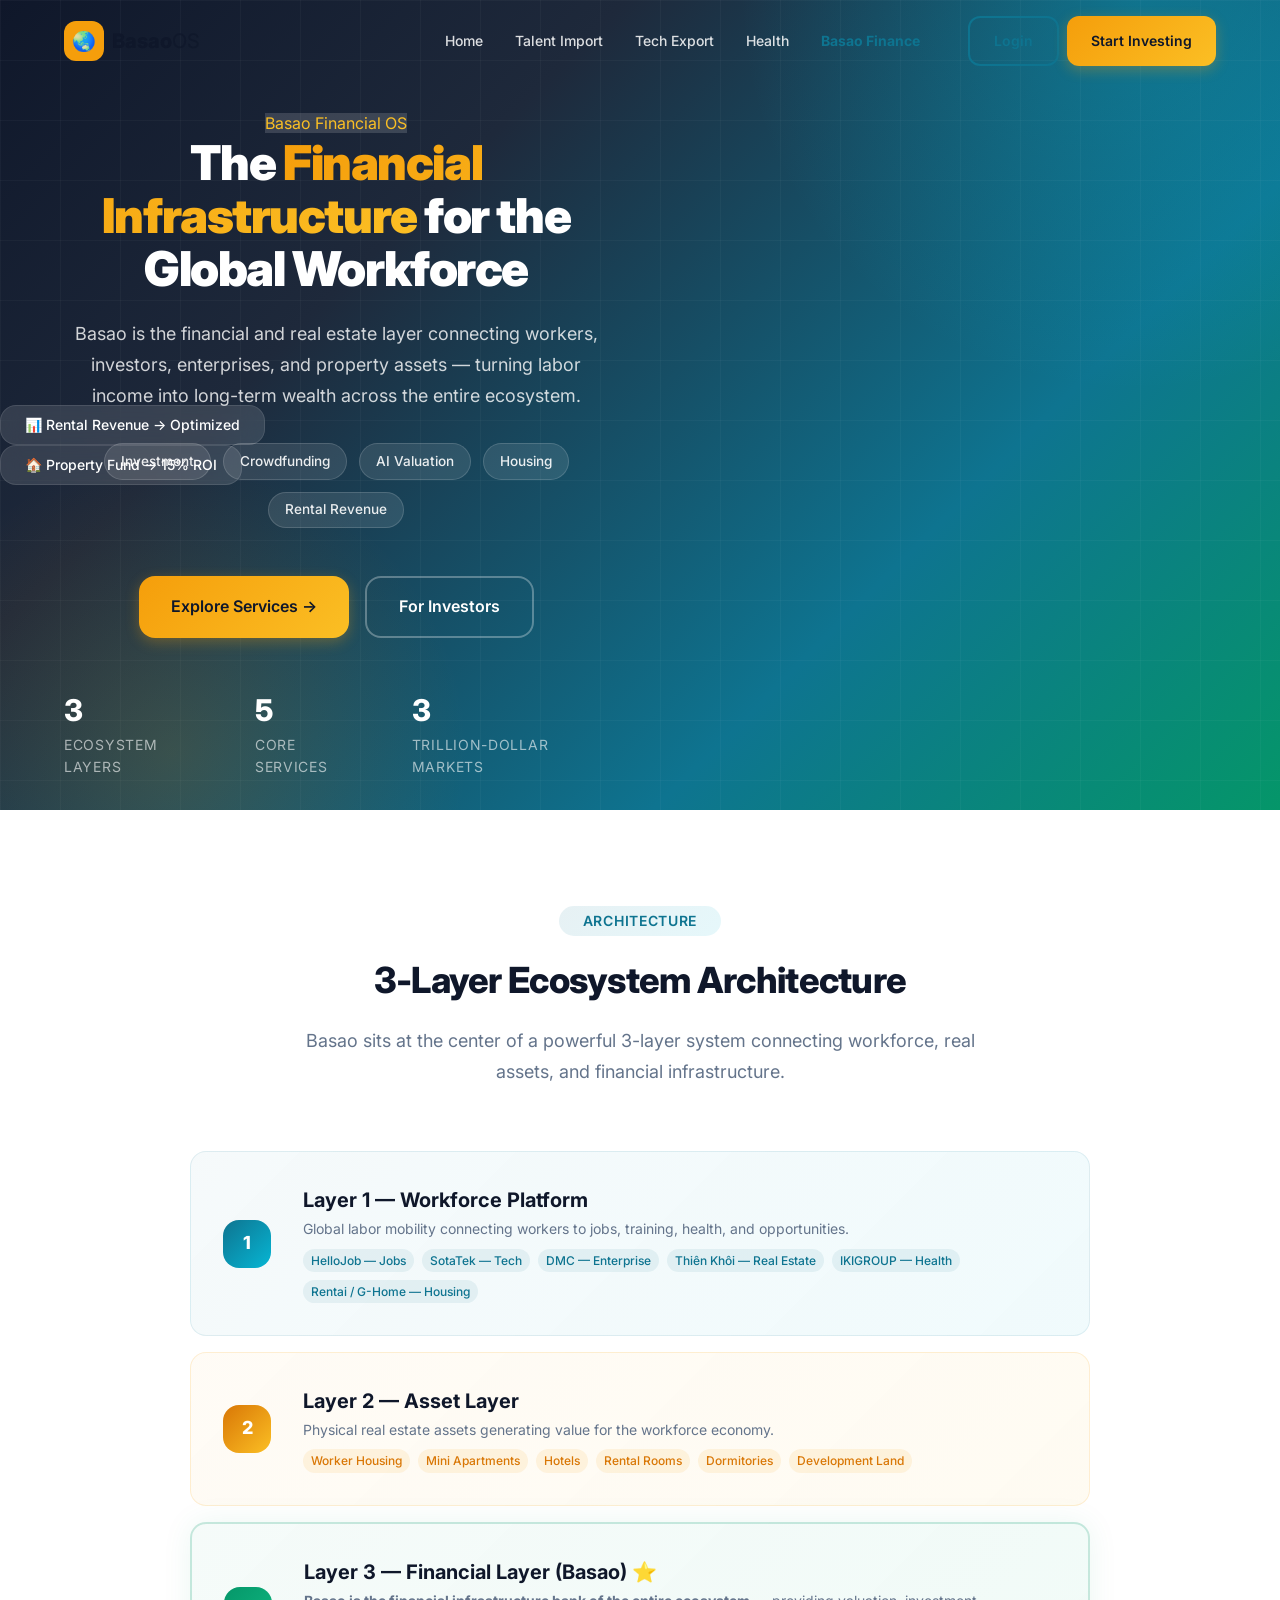
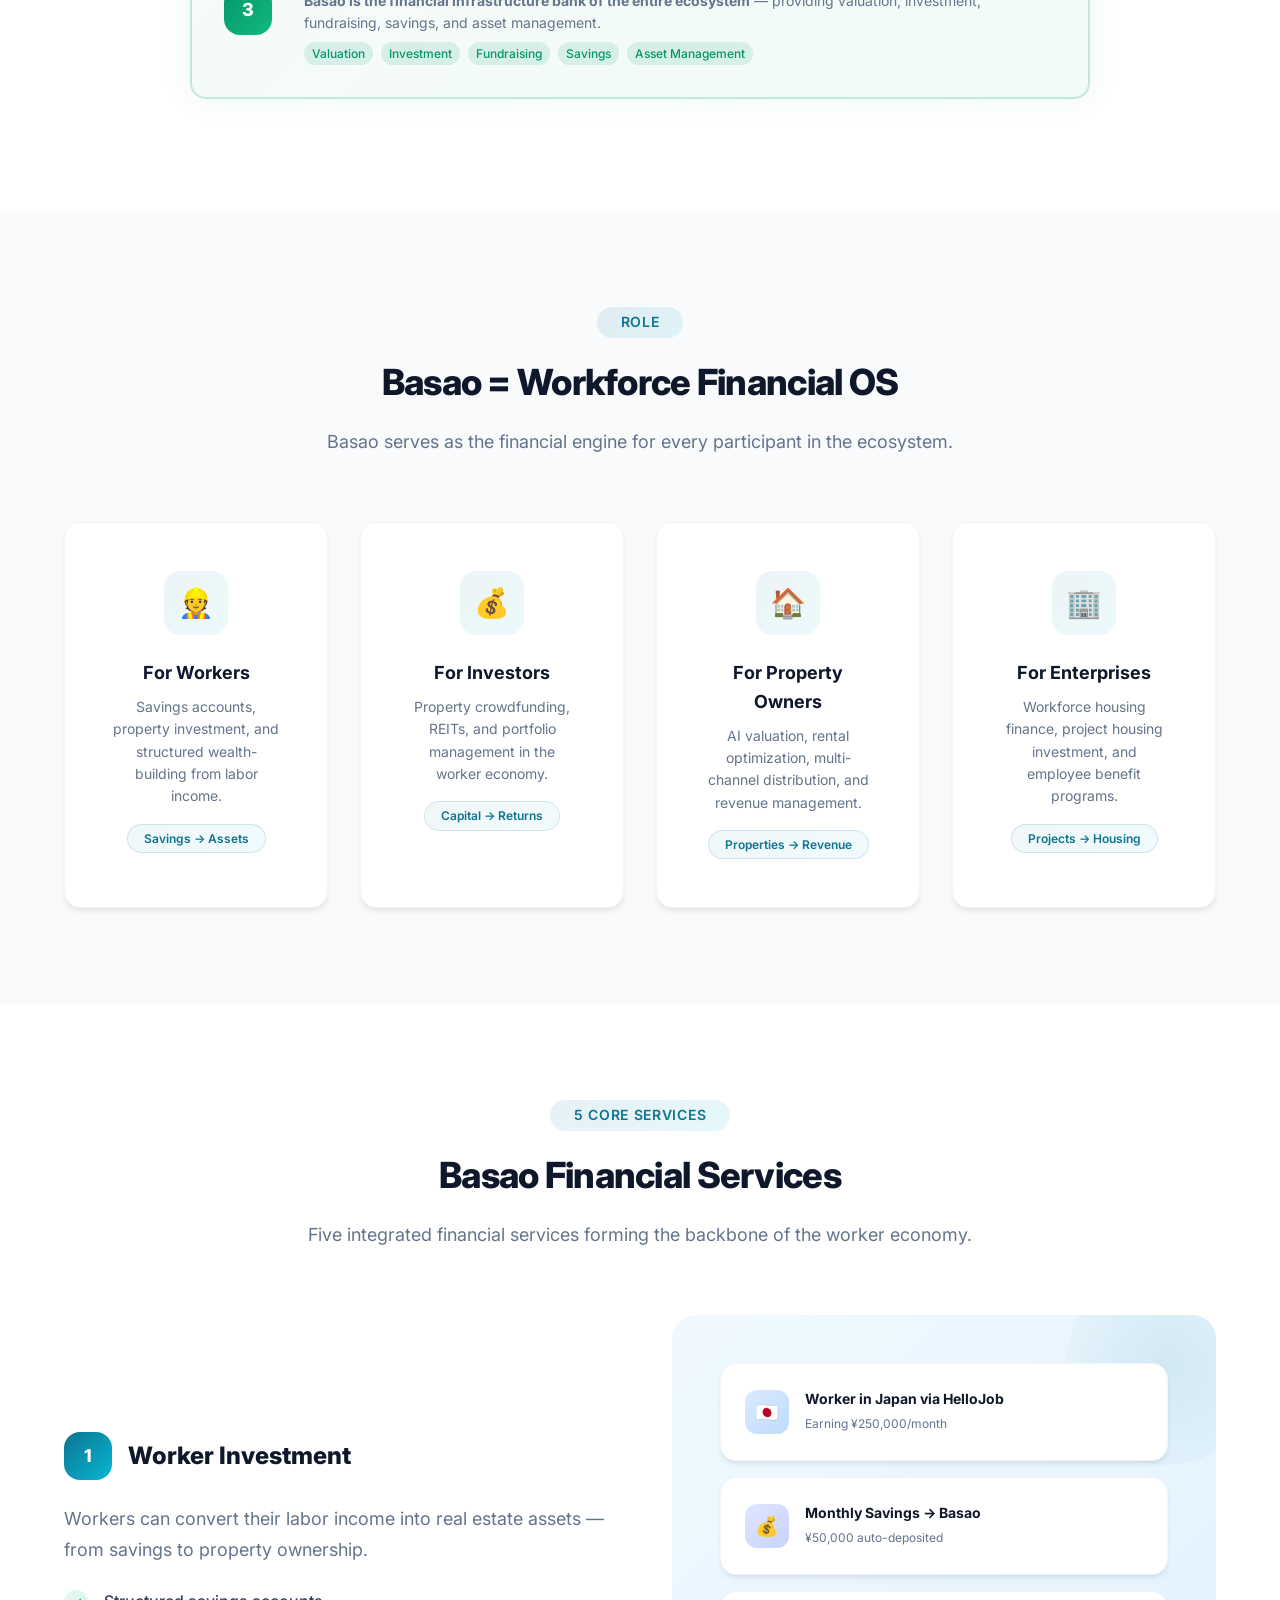
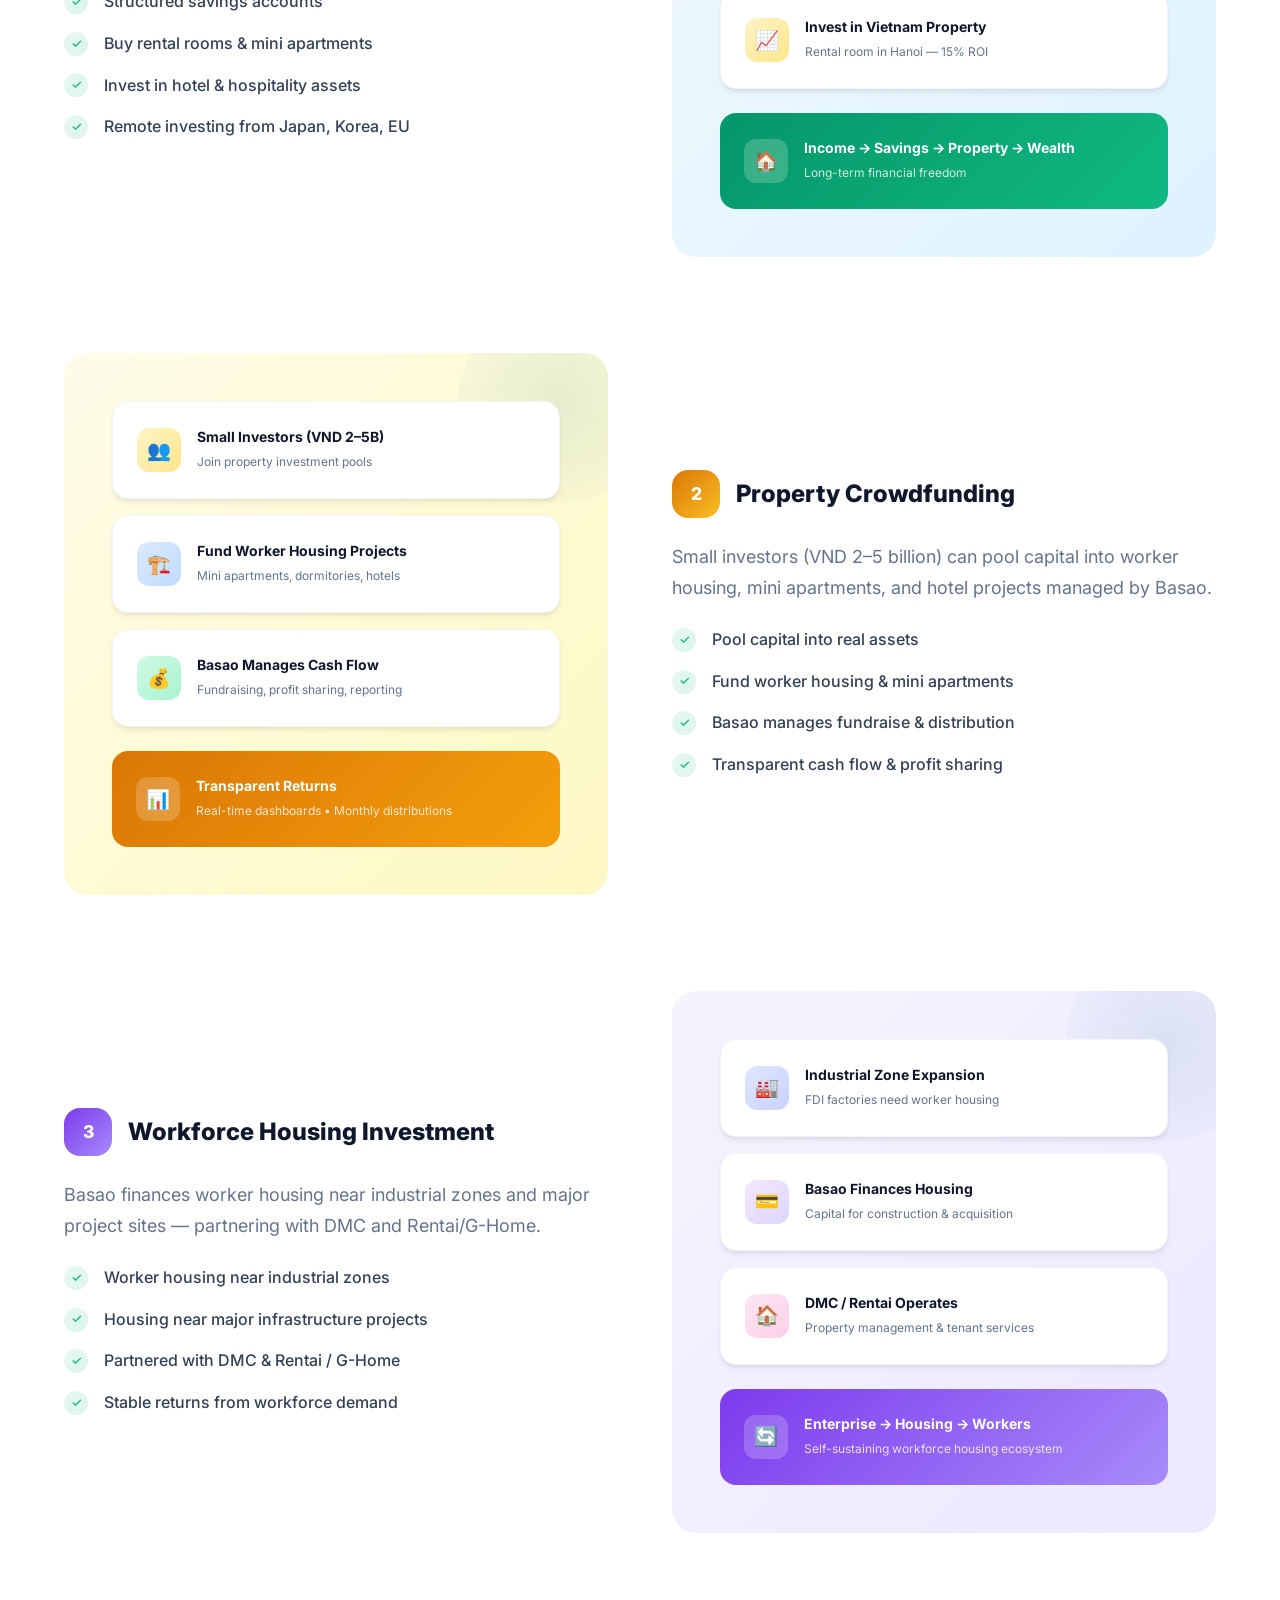
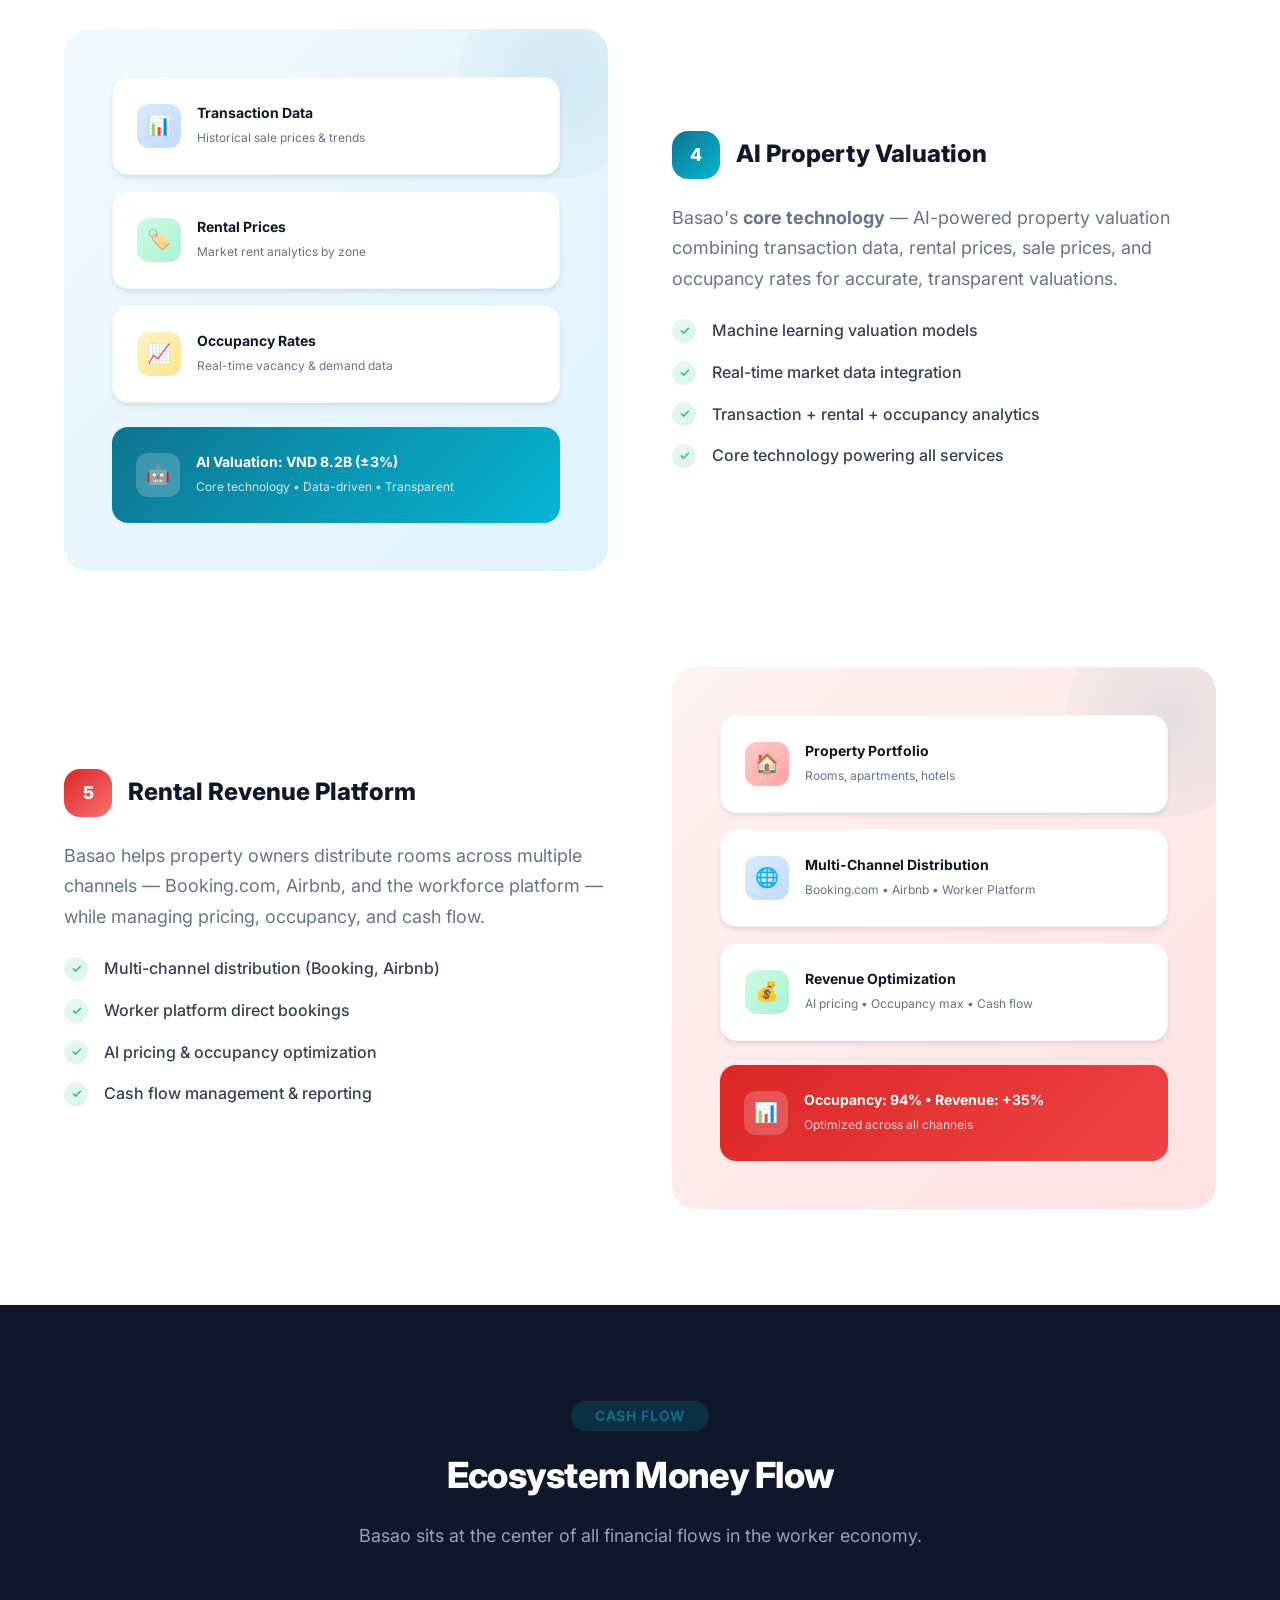
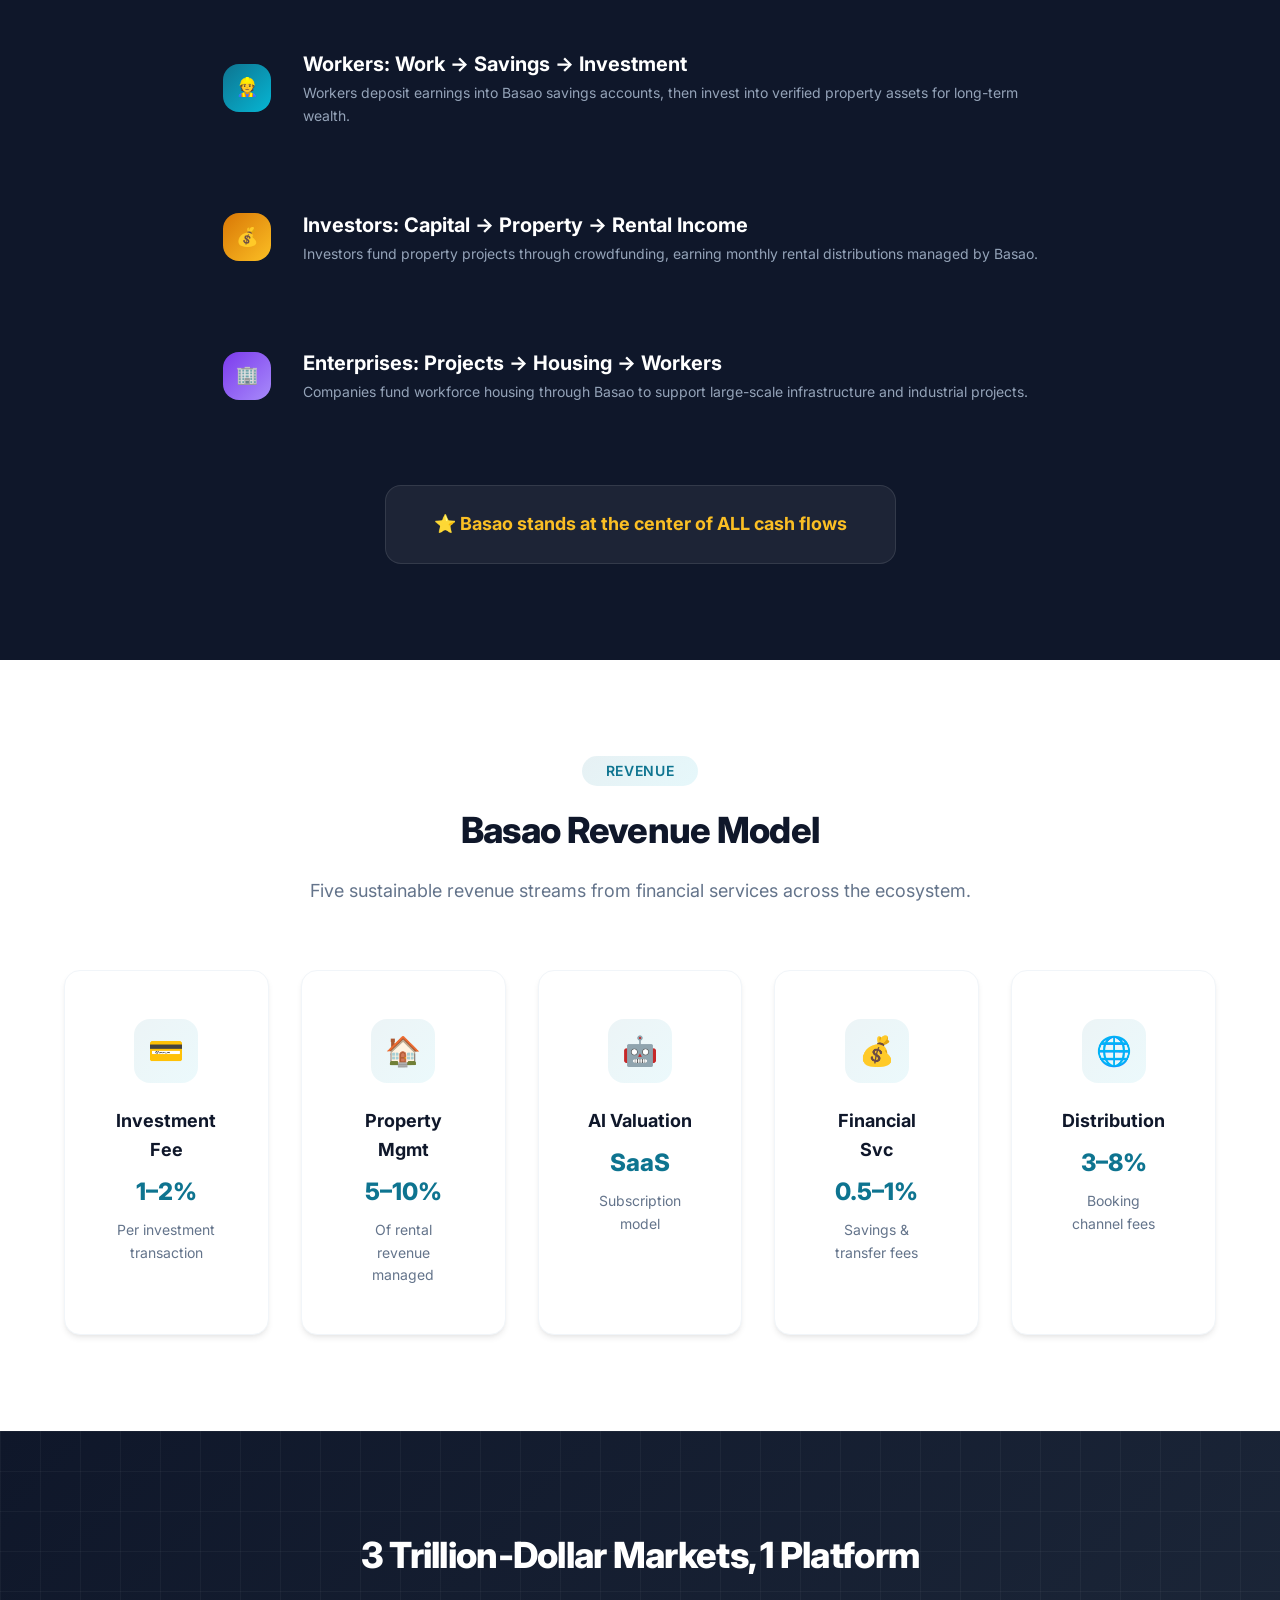
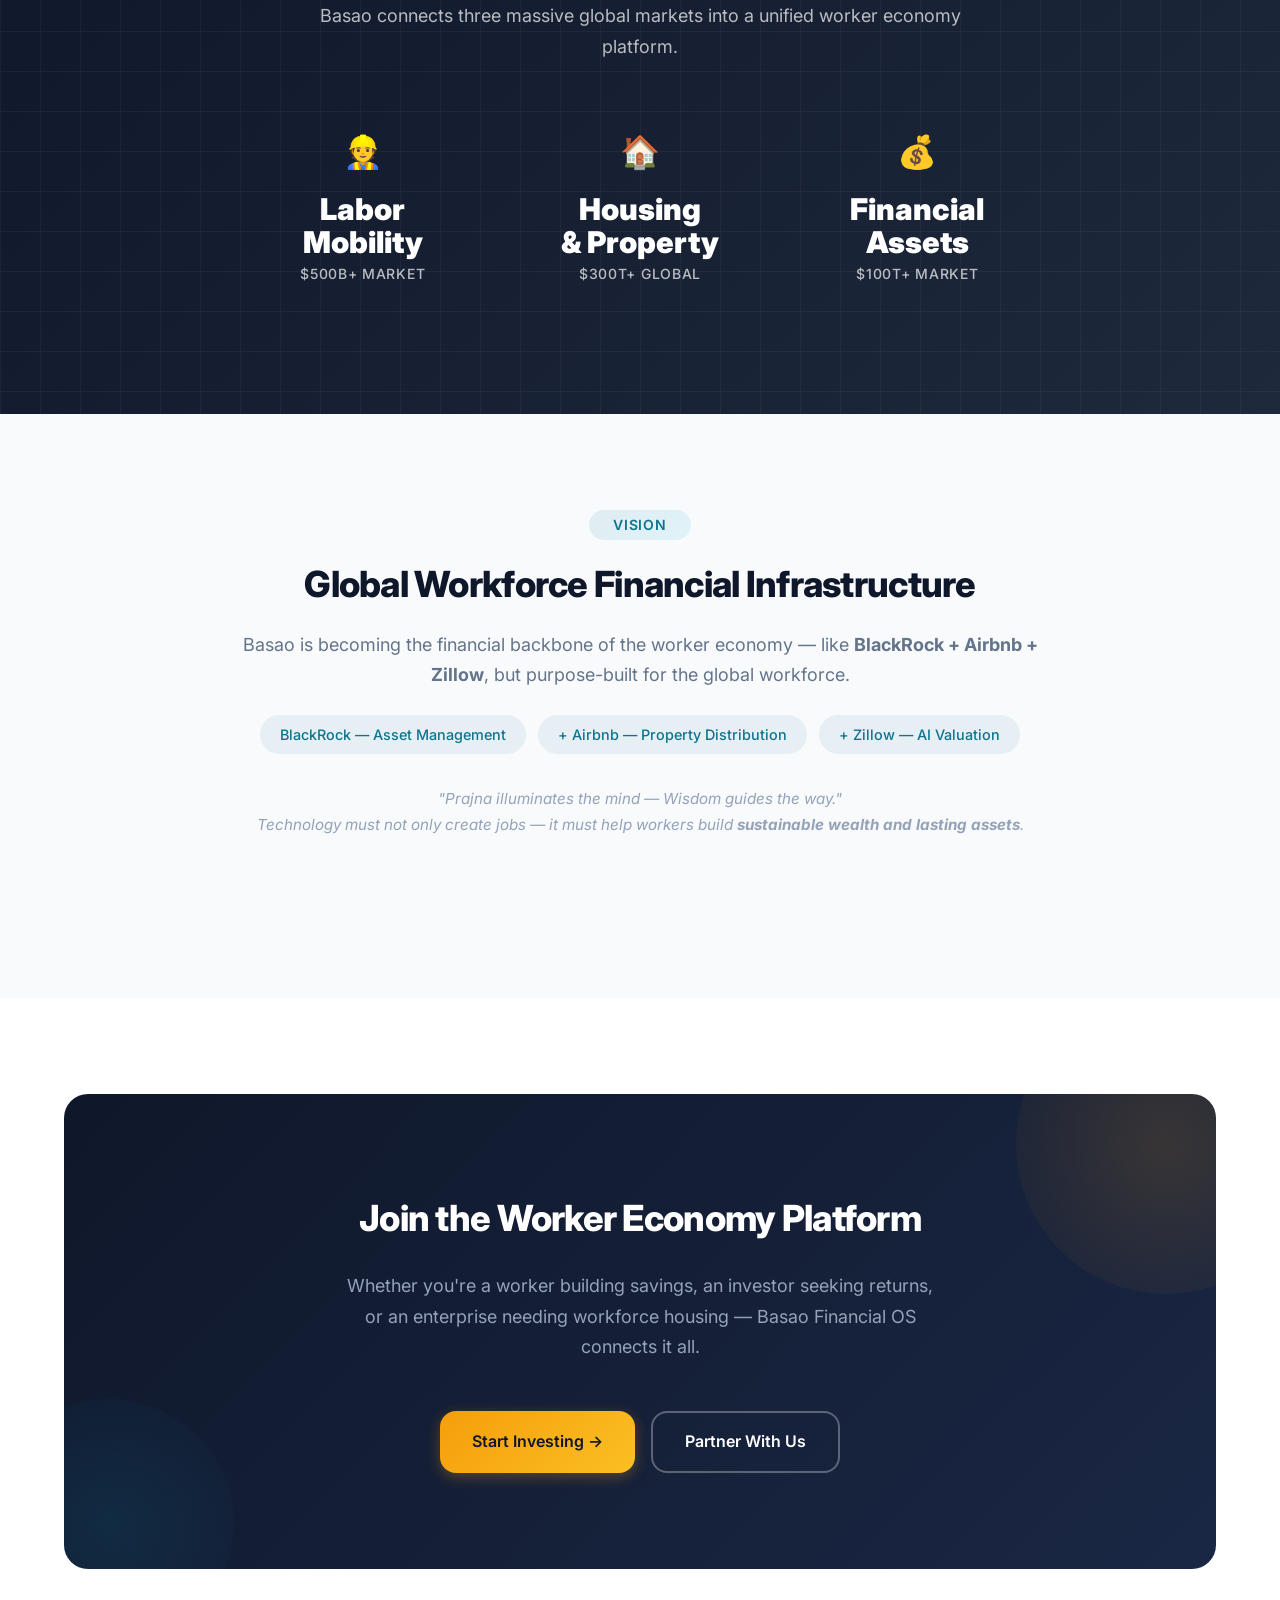
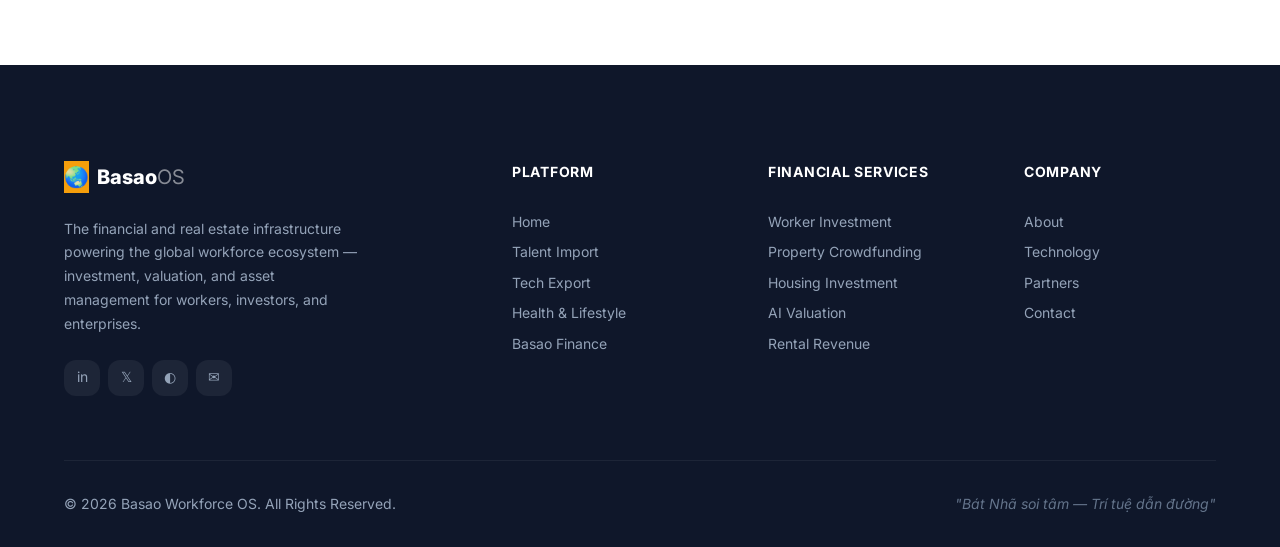
==== basao-finance.html @ afbeed49 "feat: Add Basao Financial OS, Partner Registration Form, update nav ecosystem" ====
<!DOCTYPE html>
<html lang="en">

<head>
    <meta charset="UTF-8">
    <meta name="viewport" content="width=device-width, initial-scale=1.0">
    <meta name="description"
        content="Basao Financial OS — The financial and real estate infrastructure powering the global workforce ecosystem. Investment, crowdfunding, AI valuation, and rental management.">
    <title>Basao Financial OS — Workforce Financial Infrastructure</title>
    <link rel="stylesheet" href="styles.css">
    <link rel="icon"
        href="data:image/svg+xml,<svg xmlns='http://www.w3.org/2000/svg' viewBox='0 0 100 100'><text y='.9em' font-size='90'>🌏</text></svg>">
</head>

<body>

    <!-- ========== HEADER ========== -->
    <header class="header scrolled" id="header">
        <div class="container">
            <a href="index.html" class="header-logo" style="color: var(--gray-900);">
                <div class="logo-icon">🌏</div>
                <span>Basao<span style="font-weight:400; opacity:0.7;">OS</span></span>
            </a>
            <nav class="header-nav" id="headerNav">
                <ul class="nav-links">
                    <li><a href="index.html">Home</a></li>
                    <li><a href="talent-import.html">Talent Import</a></li>
                    <li><a href="tech-export.html">Tech Export</a></li>
                    <li><a href="worker-health.html">Health</a></li>
                    <li><a href="basao-finance.html" style="color: var(--primary); font-weight: 700;">Basao Finance</a>
                    </li>
                </ul>
                <div class="nav-actions">
                    <a href="#cta" class="btn btn-outline"
                        style="color: var(--primary); border-color: var(--primary);">Login</a>
                    <a href="#cta" class="btn btn-accent">Start Investing</a>
                </div>
            </nav>
            <button class="hamburger" id="hamburger" aria-label="Toggle menu">
                <span></span><span></span><span></span>
            </button>
        </div>
    </header>

    <!-- ========== HERO ========== -->
    <section class="hero" id="hero"
        style="min-height: 90vh; background: linear-gradient(135deg, #0f172a 0%, #1e293b 30%, #0e7490 70%, #059669 100%);">
        <div class="hero-grid"></div>
        <div class="hero-floating">
            <div class="floating-badge">💰 Worker Savings → +$12K/yr</div>
            <div class="floating-badge">🏠 Property Fund → 15% ROI</div>
            <div class="floating-badge">🤖 AI Valuation → Live</div>
            <div class="floating-badge">📊 Rental Revenue → Optimized</div>
        </div>
        <div class="container">
            <div class="hero-content" style="text-align: center; max-width: 850px; margin: 0 auto;">
                <span class="section-badge"
                    style="background: rgba(255,255,255,0.15); color: var(--accent-light);">Basao Financial OS</span>
                <h1 style="font-size: var(--font-size-5xl);">The <span class="highlight">Financial Infrastructure</span>
                    for the Global Workforce</h1>
                <p style="margin: 0 auto var(--space-xl); max-width: 650px;">Basao is the financial and real estate
                    layer connecting workers, investors, enterprises, and property assets — turning labor income into
                    long-term wealth across the entire ecosystem.</p>

                <div
                    style="display: flex; justify-content: center; gap: 0.75rem; flex-wrap: wrap; margin-bottom: var(--space-2xl);">
                    <span class="tech-tag"
                        style="font-size: 0.85rem; padding: 0.4rem 1rem; background: rgba(255,255,255,0.1); color: rgba(255,255,255,0.9); border: 1px solid rgba(255,255,255,0.15);">Investment</span>
                    <span class="tech-tag"
                        style="font-size: 0.85rem; padding: 0.4rem 1rem; background: rgba(255,255,255,0.1); color: rgba(255,255,255,0.9); border: 1px solid rgba(255,255,255,0.15);">Crowdfunding</span>
                    <span class="tech-tag"
                        style="font-size: 0.85rem; padding: 0.4rem 1rem; background: rgba(255,255,255,0.1); color: rgba(255,255,255,0.9); border: 1px solid rgba(255,255,255,0.15);">AI
                        Valuation</span>
                    <span class="tech-tag"
                        style="font-size: 0.85rem; padding: 0.4rem 1rem; background: rgba(255,255,255,0.1); color: rgba(255,255,255,0.9); border: 1px solid rgba(255,255,255,0.15);">Housing</span>
                    <span class="tech-tag"
                        style="font-size: 0.85rem; padding: 0.4rem 1rem; background: rgba(255,255,255,0.1); color: rgba(255,255,255,0.9); border: 1px solid rgba(255,255,255,0.15);">Rental
                        Revenue</span>
                </div>

                <div class="hero-actions" style="justify-content: center;">
                    <a href="#services" class="btn btn-accent btn-lg">Explore Services →</a>
                    <a href="#cta" class="btn btn-outline btn-lg">For Investors</a>
                </div>

                <div class="hero-stats" style="justify-content: center; margin-top: var(--space-2xl);">
                    <div class="hero-stat">
                        <div class="stat-number" data-target="3">0</div>
                        <div class="stat-label">Ecosystem Layers</div>
                    </div>
                    <div class="hero-stat">
                        <div class="stat-number" data-target="5">0</div>
                        <div class="stat-label">Core Services</div>
                    </div>
                    <div class="hero-stat">
                        <div class="stat-number" data-target="3">0</div>
                        <div class="stat-label">Trillion-Dollar Markets</div>
                    </div>
                </div>
            </div>
        </div>
    </section>

    <!-- ========== 3-LAYER ARCHITECTURE ========== -->
    <section class="section" id="architecture">
        <div class="container">
            <div class="section-header reveal">
                <span class="section-badge">Architecture</span>
                <h2>3-Layer Ecosystem Architecture</h2>
                <p>Basao sits at the center of a powerful 3-layer system connecting workforce, real assets, and
                    financial infrastructure.</p>
            </div>

            <div class="tech-layers stagger-children" style="max-width: 900px;">
                <!-- Layer 1 -->
                <div class="tech-layer"
                    style="background: linear-gradient(135deg, rgba(14,116,144,0.04), rgba(6,182,212,0.06)); border: 1px solid rgba(14,116,144,0.1); border-radius: var(--radius-xl); padding: var(--space-xl);">
                    <div class="tech-layer-number" style="background: linear-gradient(135deg, #0e7490, #06b6d4);">1
                    </div>
                    <div class="tech-layer-content">
                        <h3>Layer 1 — Workforce Platform</h3>
                        <p>Global labor mobility connecting workers to jobs, training, health, and opportunities.</p>
                        <div class="tech-tags" style="margin-top: var(--space-sm);">
                            <span class="tech-tag">HelloJob — Jobs</span>
                            <span class="tech-tag">SotaTek — Tech</span>
                            <span class="tech-tag">DMC — Enterprise</span>
                            <span class="tech-tag">Thiên Khôi — Real Estate</span>
                            <span class="tech-tag">IKIGROUP — Health</span>
                            <span class="tech-tag">Rentai / G-Home — Housing</span>
                        </div>
                    </div>
                </div>

                <!-- Layer 2 -->
                <div class="tech-layer"
                    style="background: linear-gradient(135deg, rgba(245,158,11,0.04), rgba(251,191,36,0.06)); border: 1px solid rgba(245,158,11,0.15); border-radius: var(--radius-xl); padding: var(--space-xl);">
                    <div class="tech-layer-number" style="background: linear-gradient(135deg, #d97706, #fbbf24);">2
                    </div>
                    <div class="tech-layer-content">
                        <h3>Layer 2 — Asset Layer</h3>
                        <p>Physical real estate assets generating value for the workforce economy.</p>
                        <div class="tech-tags" style="margin-top: var(--space-sm);">
                            <span class="tech-tag"
                                style="background: rgba(245,158,11,0.1); color: var(--accent-dark);">Worker
                                Housing</span>
                            <span class="tech-tag"
                                style="background: rgba(245,158,11,0.1); color: var(--accent-dark);">Mini
                                Apartments</span>
                            <span class="tech-tag"
                                style="background: rgba(245,158,11,0.1); color: var(--accent-dark);">Hotels</span>
                            <span class="tech-tag"
                                style="background: rgba(245,158,11,0.1); color: var(--accent-dark);">Rental Rooms</span>
                            <span class="tech-tag"
                                style="background: rgba(245,158,11,0.1); color: var(--accent-dark);">Dormitories</span>
                            <span class="tech-tag"
                                style="background: rgba(245,158,11,0.1); color: var(--accent-dark);">Development
                                Land</span>
                        </div>
                    </div>
                </div>

                <!-- Layer 3 -->
                <div class="tech-layer"
                    style="background: linear-gradient(135deg, rgba(5,150,105,0.04), rgba(16,185,129,0.06)); border: 2px solid rgba(5,150,105,0.2); border-radius: var(--radius-xl); padding: var(--space-xl); box-shadow: 0 0 30px rgba(5,150,105,0.08);">
                    <div class="tech-layer-number" style="background: linear-gradient(135deg, #059669, #10b981);">3
                    </div>
                    <div class="tech-layer-content">
                        <h3>Layer 3 — Financial Layer (Basao) ⭐</h3>
                        <p><strong>Basao is the financial infrastructure bank of the entire ecosystem</strong> —
                            providing valuation, investment, fundraising, savings, and asset management.</p>
                        <div class="tech-tags" style="margin-top: var(--space-sm);">
                            <span class="tech-tag"
                                style="background: rgba(5,150,105,0.12); color: #059669;">Valuation</span>
                            <span class="tech-tag"
                                style="background: rgba(5,150,105,0.12); color: #059669;">Investment</span>
                            <span class="tech-tag"
                                style="background: rgba(5,150,105,0.12); color: #059669;">Fundraising</span>
                            <span class="tech-tag"
                                style="background: rgba(5,150,105,0.12); color: #059669;">Savings</span>
                            <span class="tech-tag" style="background: rgba(5,150,105,0.12); color: #059669;">Asset
                                Management</span>
                        </div>
                    </div>
                </div>
            </div>
        </div>
    </section>

    <!-- ========== BASAO ROLE ========== -->
    <section class="section section-alt">
        <div class="container">
            <div class="section-header reveal">
                <span class="section-badge">Role</span>
                <h2>Basao = Workforce Financial OS</h2>
                <p>Basao serves as the financial engine for every participant in the ecosystem.</p>
            </div>

            <div class="flow-grid stagger-children" style="grid-template-columns: repeat(4, 1fr);">
                <div class="flow-card">
                    <div class="flow-icon">👷</div>
                    <h3>For Workers</h3>
                    <p>Savings accounts, property investment, and structured wealth-building from labor income.</p>
                    <span class="partner-tag">Savings → Assets</span>
                </div>
                <div class="flow-card">
                    <div class="flow-icon">💰</div>
                    <h3>For Investors</h3>
                    <p>Property crowdfunding, REITs, and portfolio management in the worker economy.</p>
                    <span class="partner-tag">Capital → Returns</span>
                </div>
                <div class="flow-card">
                    <div class="flow-icon">🏠</div>
                    <h3>For Property Owners</h3>
                    <p>AI valuation, rental optimization, multi-channel distribution, and revenue management.</p>
                    <span class="partner-tag">Properties → Revenue</span>
                </div>
                <div class="flow-card">
                    <div class="flow-icon">🏢</div>
                    <h3>For Enterprises</h3>
                    <p>Workforce housing finance, project housing investment, and employee benefit programs.</p>
                    <span class="partner-tag">Projects → Housing</span>
                </div>
            </div>
        </div>
    </section>

    <!-- ========== 5 CORE SERVICES ========== -->
    <section class="section" id="services">
        <div class="container">
            <div class="section-header reveal">
                <span class="section-badge">5 Core Services</span>
                <h2>Basao Financial Services</h2>
                <p>Five integrated financial services forming the backbone of the worker economy.</p>
            </div>

            <!-- Service 1: Worker Investment -->
            <div class="ai-content reveal" style="margin-bottom: var(--space-4xl);">
                <div class="ai-text">
                    <div
                        style="display: flex; align-items: center; gap: var(--space-md); margin-bottom: var(--space-lg);">
                        <div
                            style="width: 48px; height: 48px; min-width: 48px; background: linear-gradient(135deg, #0e7490, #06b6d4); border-radius: var(--radius-xl); display: flex; align-items: center; justify-content: center; color: white; font-weight: 800; font-size: 1.1rem;">
                            1</div>
                        <h3 style="font-size: var(--font-size-2xl); font-weight: 800; color: var(--gray-900);">Worker
                            Investment</h3>
                    </div>
                    <p style="color: var(--gray-500); line-height: 1.7; margin-bottom: var(--space-lg);">Workers can
                        convert their labor income into real estate assets — from savings to property ownership.</p>
                    <div class="passport-benefits">
                        <div class="passport-benefit"><span class="benefit-check">✓</span> Structured savings accounts
                        </div>
                        <div class="passport-benefit"><span class="benefit-check">✓</span> Buy rental rooms & mini
                            apartments</div>
                        <div class="passport-benefit"><span class="benefit-check">✓</span> Invest in hotel & hospitality
                            assets</div>
                        <div class="passport-benefit"><span class="benefit-check">✓</span> Remote investing from Japan,
                            Korea, EU</div>
                    </div>
                </div>
                <div class="ai-visual">
                    <div class="ai-diagram">
                        <div class="ai-node">
                            <div class="ai-node-icon worker">🇯🇵</div>
                            <div class="ai-node-text">
                                <h5>Worker in Japan via HelloJob</h5>
                                <span>Earning ¥250,000/month</span>
                            </div>
                        </div>
                        <div class="ai-node">
                            <div class="ai-node-icon salary">💰</div>
                            <div class="ai-node-text">
                                <h5>Monthly Savings → Basao</h5>
                                <span>¥50,000 auto-deposited</span>
                            </div>
                        </div>
                        <div class="ai-node">
                            <div class="ai-node-icon country">📈</div>
                            <div class="ai-node-text">
                                <h5>Invest in Vietnam Property</h5>
                                <span>Rental room in Hanoi — 15% ROI</span>
                            </div>
                        </div>
                        <div class="ai-match-result" style="background: linear-gradient(135deg, #059669, #10b981);">
                            <div class="match-icon">🏠</div>
                            <div>
                                <h5>Income → Savings → Property → Wealth</h5>
                                <span>Long-term financial freedom</span>
                            </div>
                        </div>
                    </div>
                </div>
            </div>

            <!-- Service 2: Property Crowdfunding -->
            <div class="ai-content reveal" style="margin-bottom: var(--space-4xl);">
                <div class="ai-visual" style="order: -1;">
                    <div class="ai-diagram" style="background: linear-gradient(135deg, #fefce8, #fef9c3);">
                        <div class="ai-node">
                            <div class="ai-node-icon" style="background: linear-gradient(135deg, #fef3c7, #fde68a);">👥
                            </div>
                            <div class="ai-node-text">
                                <h5>Small Investors (VND 2–5B)</h5>
                                <span>Join property investment pools</span>
                            </div>
                        </div>
                        <div class="ai-node">
                            <div class="ai-node-icon" style="background: linear-gradient(135deg, #dbeafe, #bfdbfe);">🏗️
                            </div>
                            <div class="ai-node-text">
                                <h5>Fund Worker Housing Projects</h5>
                                <span>Mini apartments, dormitories, hotels</span>
                            </div>
                        </div>
                        <div class="ai-node">
                            <div class="ai-node-icon" style="background: linear-gradient(135deg, #d1fae5, #a7f3d0);">💰
                            </div>
                            <div class="ai-node-text">
                                <h5>Basao Manages Cash Flow</h5>
                                <span>Fundraising, profit sharing, reporting</span>
                            </div>
                        </div>
                        <div class="ai-match-result" style="background: linear-gradient(135deg, #d97706, #f59e0b);">
                            <div class="match-icon">📊</div>
                            <div>
                                <h5>Transparent Returns</h5>
                                <span>Real-time dashboards • Monthly distributions</span>
                            </div>
                        </div>
                    </div>
                </div>
                <div class="ai-text">
                    <div
                        style="display: flex; align-items: center; gap: var(--space-md); margin-bottom: var(--space-lg);">
                        <div
                            style="width: 48px; height: 48px; min-width: 48px; background: linear-gradient(135deg, #d97706, #fbbf24); border-radius: var(--radius-xl); display: flex; align-items: center; justify-content: center; color: white; font-weight: 800; font-size: 1.1rem;">
                            2</div>
                        <h3 style="font-size: var(--font-size-2xl); font-weight: 800; color: var(--gray-900);">Property
                            Crowdfunding</h3>
                    </div>
                    <p style="color: var(--gray-500); line-height: 1.7; margin-bottom: var(--space-lg);">Small investors
                        (VND 2–5 billion) can pool capital into worker housing, mini apartments, and hotel projects
                        managed by Basao.</p>
                    <div class="passport-benefits">
                        <div class="passport-benefit"><span class="benefit-check">✓</span> Pool capital into real assets
                        </div>
                        <div class="passport-benefit"><span class="benefit-check">✓</span> Fund worker housing & mini
                            apartments</div>
                        <div class="passport-benefit"><span class="benefit-check">✓</span> Basao manages fundraise &
                            distribution</div>
                        <div class="passport-benefit"><span class="benefit-check">✓</span> Transparent cash flow &
                            profit sharing</div>
                    </div>
                </div>
            </div>

            <!-- Service 3: Workforce Housing Investment -->
            <div class="ai-content reveal" style="margin-bottom: var(--space-4xl);">
                <div class="ai-text">
                    <div
                        style="display: flex; align-items: center; gap: var(--space-md); margin-bottom: var(--space-lg);">
                        <div
                            style="width: 48px; height: 48px; min-width: 48px; background: linear-gradient(135deg, #7c3aed, #a78bfa); border-radius: var(--radius-xl); display: flex; align-items: center; justify-content: center; color: white; font-weight: 800; font-size: 1.1rem;">
                            3</div>
                        <h3 style="font-size: var(--font-size-2xl); font-weight: 800; color: var(--gray-900);">Workforce
                            Housing Investment</h3>
                    </div>
                    <p style="color: var(--gray-500); line-height: 1.7; margin-bottom: var(--space-lg);">Basao finances
                        worker housing near industrial zones and major project sites — partnering with DMC and
                        Rentai/G-Home.</p>
                    <div class="passport-benefits">
                        <div class="passport-benefit"><span class="benefit-check">✓</span> Worker housing near
                            industrial zones</div>
                        <div class="passport-benefit"><span class="benefit-check">✓</span> Housing near major
                            infrastructure projects</div>
                        <div class="passport-benefit"><span class="benefit-check">✓</span> Partnered with DMC & Rentai /
                            G-Home</div>
                        <div class="passport-benefit"><span class="benefit-check">✓</span> Stable returns from workforce
                            demand</div>
                    </div>
                </div>
                <div class="ai-visual">
                    <div class="ai-diagram" style="background: linear-gradient(135deg, #f5f3ff, #ede9fe);">
                        <div class="ai-node">
                            <div class="ai-node-icon" style="background: linear-gradient(135deg, #e0e7ff, #c7d2fe);">🏭
                            </div>
                            <div class="ai-node-text">
                                <h5>Industrial Zone Expansion</h5>
                                <span>FDI factories need worker housing</span>
                            </div>
                        </div>
                        <div class="ai-node">
                            <div class="ai-node-icon" style="background: linear-gradient(135deg, #f3e8ff, #ddd6fe);">💳
                            </div>
                            <div class="ai-node-text">
                                <h5>Basao Finances Housing</h5>
                                <span>Capital for construction & acquisition</span>
                            </div>
                        </div>
                        <div class="ai-node">
                            <div class="ai-node-icon" style="background: linear-gradient(135deg, #fce7f3, #fbcfe8);">🏠
                            </div>
                            <div class="ai-node-text">
                                <h5>DMC / Rentai Operates</h5>
                                <span>Property management & tenant services</span>
                            </div>
                        </div>
                        <div class="ai-match-result" style="background: linear-gradient(135deg, #7c3aed, #a78bfa);">
                            <div class="match-icon">🔄</div>
                            <div>
                                <h5>Enterprise → Housing → Workers</h5>
                                <span>Self-sustaining workforce housing ecosystem</span>
                            </div>
                        </div>
                    </div>
                </div>
            </div>

            <!-- Service 4: AI Property Valuation -->
            <div class="ai-content reveal" style="margin-bottom: var(--space-4xl);">
                <div class="ai-visual" style="order: -1;">
                    <div class="ai-diagram" style="background: linear-gradient(135deg, #f0f9ff, #e0f2fe);">
                        <div class="ai-node">
                            <div class="ai-node-icon" style="background: linear-gradient(135deg, #dbeafe, #bfdbfe);">📊
                            </div>
                            <div class="ai-node-text">
                                <h5>Transaction Data</h5>
                                <span>Historical sale prices & trends</span>
                            </div>
                        </div>
                        <div class="ai-node">
                            <div class="ai-node-icon" style="background: linear-gradient(135deg, #d1fae5, #a7f3d0);">🏷️
                            </div>
                            <div class="ai-node-text">
                                <h5>Rental Prices</h5>
                                <span>Market rent analytics by zone</span>
                            </div>
                        </div>
                        <div class="ai-node">
                            <div class="ai-node-icon" style="background: linear-gradient(135deg, #fef3c7, #fde68a);">📈
                            </div>
                            <div class="ai-node-text">
                                <h5>Occupancy Rates</h5>
                                <span>Real-time vacancy & demand data</span>
                            </div>
                        </div>
                        <div class="ai-match-result" style="background: linear-gradient(135deg, #0e7490, #06b6d4);">
                            <div class="match-icon">🤖</div>
                            <div>
                                <h5>AI Valuation: VND 8.2B (±3%)</h5>
                                <span>Core technology • Data-driven • Transparent</span>
                            </div>
                        </div>
                    </div>
                </div>
                <div class="ai-text">
                    <div
                        style="display: flex; align-items: center; gap: var(--space-md); margin-bottom: var(--space-lg);">
                        <div
                            style="width: 48px; height: 48px; min-width: 48px; background: linear-gradient(135deg, #0e7490, #06b6d4); border-radius: var(--radius-xl); display: flex; align-items: center; justify-content: center; color: white; font-weight: 800; font-size: 1.1rem;">
                            4</div>
                        <h3 style="font-size: var(--font-size-2xl); font-weight: 800; color: var(--gray-900);">AI
                            Property Valuation</h3>
                    </div>
                    <p style="color: var(--gray-500); line-height: 1.7; margin-bottom: var(--space-lg);">Basao's
                        <strong>core technology</strong> — AI-powered property valuation combining transaction data,
                        rental prices, sale prices, and occupancy rates for accurate, transparent valuations.</p>
                    <div class="passport-benefits">
                        <div class="passport-benefit"><span class="benefit-check">✓</span> Machine learning valuation
                            models</div>
                        <div class="passport-benefit"><span class="benefit-check">✓</span> Real-time market data
                            integration</div>
                        <div class="passport-benefit"><span class="benefit-check">✓</span> Transaction + rental +
                            occupancy analytics</div>
                        <div class="passport-benefit"><span class="benefit-check">✓</span> Core technology powering all
                            services</div>
                    </div>
                </div>
            </div>

            <!-- Service 5: Rental Revenue Platform -->
            <div class="ai-content reveal">
                <div class="ai-text">
                    <div
                        style="display: flex; align-items: center; gap: var(--space-md); margin-bottom: var(--space-lg);">
                        <div
                            style="width: 48px; height: 48px; min-width: 48px; background: linear-gradient(135deg, #dc2626, #f87171); border-radius: var(--radius-xl); display: flex; align-items: center; justify-content: center; color: white; font-weight: 800; font-size: 1.1rem;">
                            5</div>
                        <h3 style="font-size: var(--font-size-2xl); font-weight: 800; color: var(--gray-900);">Rental
                            Revenue Platform</h3>
                    </div>
                    <p style="color: var(--gray-500); line-height: 1.7; margin-bottom: var(--space-lg);">Basao helps
                        property owners distribute rooms across multiple channels — Booking.com, Airbnb, and the
                        workforce platform — while managing pricing, occupancy, and cash flow.</p>
                    <div class="passport-benefits">
                        <div class="passport-benefit"><span class="benefit-check">✓</span> Multi-channel distribution
                            (Booking, Airbnb)</div>
                        <div class="passport-benefit"><span class="benefit-check">✓</span> Worker platform direct
                            bookings</div>
                        <div class="passport-benefit"><span class="benefit-check">✓</span> AI pricing & occupancy
                            optimization</div>
                        <div class="passport-benefit"><span class="benefit-check">✓</span> Cash flow management &
                            reporting</div>
                    </div>
                </div>
                <div class="ai-visual">
                    <div class="ai-diagram" style="background: linear-gradient(135deg, #fef2f2, #fee2e2);">
                        <div class="ai-node">
                            <div class="ai-node-icon" style="background: linear-gradient(135deg, #fecaca, #fca5a5);">🏠
                            </div>
                            <div class="ai-node-text">
                                <h5>Property Portfolio</h5>
                                <span>Rooms, apartments, hotels</span>
                            </div>
                        </div>
                        <div class="ai-node">
                            <div class="ai-node-icon" style="background: linear-gradient(135deg, #dbeafe, #bfdbfe);">🌐
                            </div>
                            <div class="ai-node-text">
                                <h5>Multi-Channel Distribution</h5>
                                <span>Booking.com • Airbnb • Worker Platform</span>
                            </div>
                        </div>
                        <div class="ai-node">
                            <div class="ai-node-icon" style="background: linear-gradient(135deg, #d1fae5, #a7f3d0);">💰
                            </div>
                            <div class="ai-node-text">
                                <h5>Revenue Optimization</h5>
                                <span>AI pricing • Occupancy max • Cash flow</span>
                            </div>
                        </div>
                        <div class="ai-match-result" style="background: linear-gradient(135deg, #dc2626, #ef4444);">
                            <div class="match-icon">📊</div>
                            <div>
                                <h5>Occupancy: 94% • Revenue: +35%</h5>
                                <span>Optimized across all channels</span>
                            </div>
                        </div>
                    </div>
                </div>
            </div>
        </div>
    </section>

    <!-- ========== CASH FLOW ========== -->
    <section class="section section-dark">
        <div class="container">
            <div class="section-header reveal">
                <span class="section-badge" style="background: rgba(6,182,212,0.15);">Cash Flow</span>
                <h2>Ecosystem Money Flow</h2>
                <p>Basao sits at the center of all financial flows in the worker economy.</p>
            </div>
            <div class="tech-layers stagger-children" style="max-width: 900px;">
                <div class="tech-layer">
                    <div class="tech-layer-number" style="background: linear-gradient(135deg, #0e7490, #06b6d4);">👷
                    </div>
                    <div class="tech-layer-content">
                        <h3>Workers: Work → Savings → Investment</h3>
                        <p>Workers deposit earnings into Basao savings accounts, then invest into verified property
                            assets for long-term wealth.</p>
                    </div>
                </div>
                <div class="tech-layer">
                    <div class="tech-layer-number" style="background: linear-gradient(135deg, #d97706, #fbbf24);">💰
                    </div>
                    <div class="tech-layer-content">
                        <h3>Investors: Capital → Property → Rental Income</h3>
                        <p>Investors fund property projects through crowdfunding, earning monthly rental distributions
                            managed by Basao.</p>
                    </div>
                </div>
                <div class="tech-layer">
                    <div class="tech-layer-number" style="background: linear-gradient(135deg, #7c3aed, #a78bfa);">🏢
                    </div>
                    <div class="tech-layer-content">
                        <h3>Enterprises: Projects → Housing → Workers</h3>
                        <p>Companies fund workforce housing through Basao to support large-scale infrastructure and
                            industrial projects.</p>
                    </div>
                </div>
            </div>
            <div style="text-align: center; margin-top: var(--space-2xl);">
                <div class="reveal"
                    style="display: inline-block; background: rgba(255,255,255,0.06); border: 1px solid rgba(255,255,255,0.1); border-radius: var(--radius-xl); padding: var(--space-lg) var(--space-2xl); color: var(--accent-light); font-weight: 700; font-size: var(--font-size-lg);">
                    ⭐ Basao stands at the center of ALL cash flows
                </div>
            </div>
        </div>
    </section>

    <!-- ========== REVENUE MODEL ========== -->
    <section class="section">
        <div class="container">
            <div class="section-header reveal">
                <span class="section-badge">Revenue</span>
                <h2>Basao Revenue Model</h2>
                <p>Five sustainable revenue streams from financial services across the ecosystem.</p>
            </div>
            <div class="flow-grid stagger-children" style="grid-template-columns: repeat(5, 1fr);">
                <div class="flow-card">
                    <div class="flow-icon">💳</div>
                    <h3>Investment Fee</h3>
                    <p
                        style="font-size: var(--font-size-2xl); font-weight: 800; color: var(--primary); margin-bottom: 0.5rem;">
                        1–2%</p>
                    <p>Per investment transaction</p>
                </div>
                <div class="flow-card">
                    <div class="flow-icon">🏠</div>
                    <h3>Property Mgmt</h3>
                    <p
                        style="font-size: var(--font-size-2xl); font-weight: 800; color: var(--primary); margin-bottom: 0.5rem;">
                        5–10%</p>
                    <p>Of rental revenue managed</p>
                </div>
                <div class="flow-card">
                    <div class="flow-icon">🤖</div>
                    <h3>AI Valuation</h3>
                    <p
                        style="font-size: var(--font-size-2xl); font-weight: 800; color: var(--primary); margin-bottom: 0.5rem;">
                        SaaS</p>
                    <p>Subscription model</p>
                </div>
                <div class="flow-card">
                    <div class="flow-icon">💰</div>
                    <h3>Financial Svc</h3>
                    <p
                        style="font-size: var(--font-size-2xl); font-weight: 800; color: var(--primary); margin-bottom: 0.5rem;">
                        0.5–1%</p>
                    <p>Savings & transfer fees</p>
                </div>
                <div class="flow-card">
                    <div class="flow-icon">🌐</div>
                    <h3>Distribution</h3>
                    <p
                        style="font-size: var(--font-size-2xl); font-weight: 800; color: var(--primary); margin-bottom: 0.5rem;">
                        3–8%</p>
                    <p>Booking channel fees</p>
                </div>
            </div>
        </div>
    </section>

    <!-- ========== STRATEGIC VISION ========== -->
    <section class="section stats-section" style="background: linear-gradient(135deg, #0f172a, #1e293b);">
        <div class="container">
            <div class="section-header reveal" style="margin-bottom: 2rem;">
                <h2 style="color: #fff;">3 Trillion-Dollar Markets, 1 Platform</h2>
                <p style="color: rgba(255,255,255,0.7);">Basao connects three massive global markets into a unified
                    worker economy platform.</p>
            </div>
            <div class="stats-grid" style="grid-template-columns: repeat(3, 1fr); max-width: 800px; margin: 0 auto;">
                <div class="stat-card">
                    <div class="stat-icon">👷</div>
                    <div class="stat-value" style="font-size: var(--font-size-3xl);">Labor<br>Mobility</div>
                    <div class="stat-label">$500B+ market</div>
                </div>
                <div class="stat-card">
                    <div class="stat-icon">🏠</div>
                    <div class="stat-value" style="font-size: var(--font-size-3xl);">Housing<br>& Property</div>
                    <div class="stat-label">$300T+ global</div>
                </div>
                <div class="stat-card">
                    <div class="stat-icon">💰</div>
                    <div class="stat-value" style="font-size: var(--font-size-3xl);">Financial<br>Assets</div>
                    <div class="stat-label">$100T+ market</div>
                </div>
            </div>
        </div>
    </section>

    <!-- ========== VISION ========== -->
    <section class="section section-alt">
        <div class="container">
            <div class="section-header reveal" style="max-width: 800px;">
                <span class="section-badge">Vision</span>
                <h2>Global Workforce Financial Infrastructure</h2>
                <p style="margin-bottom: 1.5rem;">Basao is becoming the financial backbone of the worker economy — like
                    <strong>BlackRock + Airbnb + Zillow</strong>, but purpose-built for the global workforce.</p>
                <div
                    style="display: flex; justify-content: center; gap: 0.75rem; flex-wrap: wrap; margin-bottom: 2rem;">
                    <span class="tech-tag" style="font-size: 0.9rem; padding: 0.5rem 1.25rem;">BlackRock — Asset
                        Management</span>
                    <span class="tech-tag" style="font-size: 0.9rem; padding: 0.5rem 1.25rem;">+ Airbnb — Property
                        Distribution</span>
                    <span class="tech-tag" style="font-size: 0.9rem; padding: 0.5rem 1.25rem;">+ Zillow — AI
                        Valuation</span>
                </div>
                <p style="font-style: italic; color: var(--gray-400); font-size: 0.95rem;">"Prajna illuminates the mind
                    — Wisdom guides the way."<br>Technology must not only create jobs — it must help workers build
                    <strong>sustainable wealth and lasting assets</strong>.</p>
            </div>
        </div>
    </section>

    <!-- ========== CTA ========== -->
    <section class="section cta-section" id="cta">
        <div class="container">
            <div class="cta-card reveal">
                <h2>Join the Worker Economy Platform</h2>
                <p>Whether you're a worker building savings, an investor seeking returns, or an enterprise needing
                    workforce housing — Basao Financial OS connects it all.</p>
                <div class="cta-actions">
                    <a href="#" class="btn btn-accent btn-lg">Start Investing →</a>
                    <a href="#" class="btn btn-outline btn-lg">Partner With Us</a>
                </div>
            </div>
        </div>
    </section>

    <!-- ========== FOOTER ========== -->
    <footer class="footer">
        <div class="container">
            <div class="footer-grid">
                <div class="footer-brand">
                    <div class="footer-logo">
                        <div class="logo-icon" style="background: var(--accent);">🌏</div>
                        <span>Basao<span style="font-weight:400; opacity:0.5;">OS</span></span>
                    </div>
                    <p>The financial and real estate infrastructure powering the global workforce ecosystem —
                        investment, valuation, and asset management for workers, investors, and enterprises.</p>
                    <div class="footer-socials">
                        <a href="#" class="footer-social" aria-label="LinkedIn">in</a>
                        <a href="#" class="footer-social" aria-label="Twitter">𝕏</a>
                        <a href="#" class="footer-social" aria-label="GitHub">◐</a>
                        <a href="#" class="footer-social" aria-label="Email">✉</a>
                    </div>
                </div>
                <div class="footer-col">
                    <h4>Platform</h4>
                    <a href="index.html">Home</a>
                    <a href="talent-import.html">Talent Import</a>
                    <a href="tech-export.html">Tech Export</a>
                    <a href="worker-health.html">Health & Lifestyle</a>
                    <a href="basao-finance.html">Basao Finance</a>
                </div>
                <div class="footer-col">
                    <h4>Financial Services</h4>
                    <a href="#services">Worker Investment</a>
                    <a href="#services">Property Crowdfunding</a>
                    <a href="#services">Housing Investment</a>
                    <a href="#services">AI Valuation</a>
                    <a href="#services">Rental Revenue</a>
                </div>
                <div class="footer-col">
                    <h4>Company</h4>
                    <a href="index.html">About</a>
                    <a href="index.html#technology">Technology</a>
                    <a href="index.html#partners">Partners</a>
                    <a href="#cta">Contact</a>
                </div>
            </div>
            <div class="footer-bottom">
                <p>© 2026 Basao Workforce OS. All Rights Reserved.</p>
                <p class="footer-quote">"Bát Nhã soi tâm — Trí tuệ dẫn đường"</p>
            </div>
        </div>
    </footer>

    <script src="script.js"></script>
</body>

</html>
---- styles.css ----
/* ============================================
   BASAO WORKFORCE OS — Design System
   Inspired by HelloJob.jp's clean aesthetic
   ============================================ */

/* --- Google Fonts --- */
@import url('https://fonts.googleapis.com/css2?family=Inter:wght@300;400;500;600;700;800;900&display=swap');

/* --- CSS Custom Properties --- */
:root {
  /* Primary Palette */
  --primary: #0e7490;
  --primary-light: #22d3ee;
  --primary-dark: #064e63;
  --primary-gradient: linear-gradient(135deg, #0e7490 0%, #0891b2 50%, #06b6d4 100%);

  /* Accent */
  --accent: #f59e0b;
  --accent-light: #fbbf24;
  --accent-dark: #d97706;

  /* Neutrals */
  --white: #ffffff;
  --gray-50: #f8fafc;
  --gray-100: #f1f5f9;
  --gray-200: #e2e8f0;
  --gray-300: #cbd5e1;
  --gray-400: #94a3b8;
  --gray-500: #64748b;
  --gray-600: #475569;
  --gray-700: #334155;
  --gray-800: #1e293b;
  --gray-900: #0f172a;

  /* Semantic */
  --success: #10b981;
  --info: #3b82f6;
  --warning: #f59e0b;
  --danger: #ef4444;

  /* Spacing */
  --space-xs: 0.25rem;
  --space-sm: 0.5rem;
  --space-md: 1rem;
  --space-lg: 1.5rem;
  --space-xl: 2rem;
  --space-2xl: 3rem;
  --space-3xl: 4rem;
  --space-4xl: 6rem;

  /* Typography */
  --font-family: 'Inter', -apple-system, BlinkMacSystemFont, 'Segoe UI', sans-serif;
  --font-size-xs: 0.75rem;
  --font-size-sm: 0.875rem;
  --font-size-base: 1rem;
  --font-size-lg: 1.125rem;
  --font-size-xl: 1.25rem;
  --font-size-2xl: 1.5rem;
  --font-size-3xl: 1.875rem;
  --font-size-4xl: 2.25rem;
  --font-size-5xl: 3rem;
  --font-size-6xl: 3.75rem;

  /* Borders */
  --radius-sm: 0.375rem;
  --radius-md: 0.5rem;
  --radius-lg: 0.75rem;
  --radius-xl: 1rem;
  --radius-2xl: 1.5rem;
  --radius-full: 9999px;

  /* Shadows */
  --shadow-sm: 0 1px 2px rgba(0, 0, 0, 0.05);
  --shadow-md: 0 4px 6px -1px rgba(0, 0, 0, 0.08), 0 2px 4px -2px rgba(0, 0, 0, 0.05);
  --shadow-lg: 0 10px 15px -3px rgba(0, 0, 0, 0.08), 0 4px 6px -4px rgba(0, 0, 0, 0.05);
  --shadow-xl: 0 20px 25px -5px rgba(0, 0, 0, 0.1), 0 8px 10px -6px rgba(0, 0, 0, 0.05);
  --shadow-2xl: 0 25px 50px -12px rgba(0, 0, 0, 0.15);
  --shadow-glow: 0 0 30px rgba(14, 116, 144, 0.2);

  /* Transitions */
  --transition-fast: 150ms ease;
  --transition-base: 250ms ease;
  --transition-slow: 400ms ease;

  /* Container */
  --container-max: 1200px;
  --container-padding: 1.5rem;
}

/* --- Reset & Base --- */
*,
*::before,
*::after {
  box-sizing: border-box;
  margin: 0;
  padding: 0;
}

html {
  scroll-behavior: smooth;
  -webkit-font-smoothing: antialiased;
  -moz-osx-font-smoothing: grayscale;
}

body {
  font-family: var(--font-family);
  font-size: var(--font-size-base);
  line-height: 1.6;
  color: var(--gray-800);
  background-color: var(--white);
  overflow-x: hidden;
}

img {
  max-width: 100%;
  height: auto;
  display: block;
}

a {
  color: inherit;
  text-decoration: none;
  transition: color var(--transition-fast);
}

ul, ol {
  list-style: none;
}

/* --- Utility --- */
.container {
  max-width: var(--container-max);
  margin: 0 auto;
  padding: 0 var(--container-padding);
}

.section {
  padding: var(--space-4xl) 0;
}

.section-alt {
  background-color: var(--gray-50);
}

.section-dark {
  background: var(--gray-900);
  color: var(--white);
}

.section-header {
  text-align: center;
  max-width: 700px;
  margin: 0 auto var(--space-3xl);
}

.section-header h2 {
  font-size: var(--font-size-4xl);
  font-weight: 800;
  color: var(--gray-900);
  margin-bottom: var(--space-md);
  letter-spacing: -0.02em;
}

.section-dark .section-header h2 {
  color: var(--white);
}

.section-header .section-badge {
  display: inline-block;
  background: linear-gradient(135deg, rgba(14,116,144,0.1) 0%, rgba(6,182,212,0.1) 100%);
  color: var(--primary);
  font-size: var(--font-size-sm);
  font-weight: 600;
  padding: var(--space-xs) var(--space-lg);
  border-radius: var(--radius-full);
  margin-bottom: var(--space-md);
  text-transform: uppercase;
  letter-spacing: 0.05em;
}

.section-header p {
  font-size: var(--font-size-lg);
  color: var(--gray-500);
  line-height: 1.7;
}

.section-dark .section-header p {
  color: var(--gray-400);
}

/* --- Buttons --- */
.btn {
  display: inline-flex;
  align-items: center;
  justify-content: center;
  gap: var(--space-sm);
  font-family: var(--font-family);
  font-weight: 600;
  font-size: var(--font-size-sm);
  padding: 0.75rem 1.5rem;
  border-radius: var(--radius-lg);
  border: none;
  cursor: pointer;
  transition: all var(--transition-base);
  text-decoration: none;
  white-space: nowrap;
}

.btn-primary {
  background: var(--primary-gradient);
  color: var(--white);
  box-shadow: 0 4px 14px rgba(14, 116, 144, 0.3);
}

.btn-primary:hover {
  transform: translateY(-2px);
  box-shadow: 0 6px 20px rgba(14, 116, 144, 0.4);
}

.btn-accent {
  background: linear-gradient(135deg, var(--accent) 0%, var(--accent-light) 100%);
  color: var(--gray-900);
  box-shadow: 0 4px 14px rgba(245, 158, 11, 0.3);
}

.btn-accent:hover {
  transform: translateY(-2px);
  box-shadow: 0 6px 20px rgba(245, 158, 11, 0.4);
}

.btn-outline {
  background: transparent;
  color: var(--white);
  border: 2px solid rgba(255, 255, 255, 0.3);
}

.btn-outline:hover {
  background: rgba(255, 255, 255, 0.1);
  border-color: rgba(255, 255, 255, 0.6);
}

.btn-white {
  background: var(--white);
  color: var(--primary);
  box-shadow: var(--shadow-md);
}

.btn-white:hover {
  transform: translateY(-2px);
  box-shadow: var(--shadow-lg);
}

.btn-lg {
  padding: 1rem 2rem;
  font-size: var(--font-size-base);
  border-radius: var(--radius-xl);
}

/* --- Header / Navigation --- */
.header {
  position: fixed;
  top: 0;
  left: 0;
  right: 0;
  z-index: 1000;
  padding: var(--space-md) 0;
  transition: all var(--transition-base);
  background: transparent;
}

.header.scrolled {
  background: rgba(255, 255, 255, 0.95);
  backdrop-filter: blur(20px);
  -webkit-backdrop-filter: blur(20px);
  box-shadow: var(--shadow-md);
  padding: var(--space-sm) 0;
}

.header .container {
  display: flex;
  align-items: center;
  justify-content: space-between;
}

.header-logo {
  display: flex;
  align-items: center;
  gap: var(--space-sm);
  font-size: var(--font-size-xl);
  font-weight: 800;
  color: var(--white);
  z-index: 1001;
}

.header.scrolled .header-logo {
  color: var(--gray-900);
}

.header-logo .logo-icon {
  width: 40px;
  height: 40px;
  background: var(--accent);
  border-radius: var(--radius-lg);
  display: flex;
  align-items: center;
  justify-content: center;
  font-size: 1.2rem;
}

.header-nav {
  display: flex;
  align-items: center;
  gap: var(--space-2xl);
}

.nav-links {
  display: flex;
  gap: var(--space-xl);
}

.nav-links a {
  font-size: var(--font-size-sm);
  font-weight: 500;
  color: rgba(255, 255, 255, 0.85);
  transition: color var(--transition-fast);
  position: relative;
}

.header.scrolled .nav-links a {
  color: var(--gray-600);
}

.nav-links a:hover {
  color: var(--white);
}

.header.scrolled .nav-links a:hover {
  color: var(--primary);
}

.nav-links a::after {
  content: '';
  position: absolute;
  bottom: -4px;
  left: 0;
  width: 0;
  height: 2px;
  background: var(--accent);
  transition: width var(--transition-base);
}

.nav-links a:hover::after {
  width: 100%;
}

.nav-actions {
  display: flex;
  gap: var(--space-sm);
}

.header.scrolled .btn-outline {
  color: var(--primary);
  border-color: var(--primary);
}

.header.scrolled .btn-outline:hover {
  background: rgba(14, 116, 144, 0.05);
}

/* Hamburger */
.hamburger {
  display: none;
  flex-direction: column;
  gap: 5px;
  cursor: pointer;
  z-index: 1001;
  background: none;
  border: none;
  padding: 4px;
}

.hamburger span {
  display: block;
  width: 24px;
  height: 2px;
  background: var(--white);
  border-radius: 2px;
  transition: all var(--transition-base);
}

.header.scrolled .hamburger span {
  background: var(--gray-800);
}

.hamburger.active span:nth-child(1) {
  transform: rotate(45deg) translate(5px, 5px);
}

.hamburger.active span:nth-child(2) {
  opacity: 0;
}

.hamburger.active span:nth-child(3) {
  transform: rotate(-45deg) translate(5px, -5px);
}

/* --- Hero Section --- */
.hero {
  position: relative;
  min-height: 100vh;
  display: flex;
  align-items: center;
  background: linear-gradient(135deg, #064e63 0%, #0e7490 30%, #0891b2 60%, #06b6d4 100%);
  overflow: hidden;
  padding-top: 80px;
}

.hero::before {
  content: '';
  position: absolute;
  top: -50%;
  right: -20%;
  width: 800px;
  height: 800px;
  border-radius: 50%;
  background: radial-gradient(circle, rgba(6, 182, 212, 0.3) 0%, transparent 70%);
  animation: float 8s ease-in-out infinite;
}

.hero::after {
  content: '';
  position: absolute;
  bottom: -30%;
  left: -10%;
  width: 600px;
  height: 600px;
  border-radius: 50%;
  background: radial-gradient(circle, rgba(245, 158, 11, 0.15) 0%, transparent 70%);
  animation: float 10s ease-in-out infinite reverse;
}

@keyframes float {
  0%, 100% { transform: translateY(0) rotate(0deg); }
  50% { transform: translateY(-40px) rotate(5deg); }
}

/* Animated grid pattern */
.hero-grid {
  position: absolute;
  inset: 0;
  background-image:
    linear-gradient(rgba(255,255,255,0.03) 1px, transparent 1px),
    linear-gradient(90deg, rgba(255,255,255,0.03) 1px, transparent 1px);
  background-size: 60px 60px;
  animation: gridMove 20s linear infinite;
}

@keyframes gridMove {
  0% { transform: translate(0, 0); }
  100% { transform: translate(60px, 60px); }
}

.hero .container {
  position: relative;
  z-index: 2;
  display: grid;
  grid-template-columns: 1fr 1fr;
  gap: var(--space-3xl);
  align-items: center;
}

.hero-content h1 {
  font-size: var(--font-size-6xl);
  font-weight: 900;
  color: var(--white);
  line-height: 1.1;
  margin-bottom: var(--space-lg);
  letter-spacing: -0.03em;
}

.hero-content h1 .highlight {
  background: linear-gradient(135deg, var(--accent) 0%, var(--accent-light) 100%);
  -webkit-background-clip: text;
  -webkit-text-fill-color: transparent;
  background-clip: text;
}

.hero-content p {
  font-size: var(--font-size-lg);
  color: rgba(255, 255, 255, 0.8);
  margin-bottom: var(--space-2xl);
  max-width: 500px;
  line-height: 1.7;
}

.hero-actions {
  display: flex;
  gap: var(--space-md);
  margin-bottom: var(--space-2xl);
}

.hero-stats {
  display: flex;
  gap: var(--space-2xl);
}

.hero-stat {
  text-align: left;
}

.hero-stat .stat-number {
  font-size: var(--font-size-3xl);
  font-weight: 800;
  color: var(--white);
}

.hero-stat .stat-label {
  font-size: var(--font-size-sm);
  color: rgba(255, 255, 255, 0.6);
  text-transform: uppercase;
  letter-spacing: 0.05em;
}

/* Hero search card */
.hero-search-card {
  background: rgba(255, 255, 255, 0.1);
  backdrop-filter: blur(20px);
  -webkit-backdrop-filter: blur(20px);
  border: 1px solid rgba(255, 255, 255, 0.15);
  border-radius: var(--radius-2xl);
  padding: var(--space-2xl);
  box-shadow: var(--shadow-2xl);
}

.search-card-title {
  font-size: var(--font-size-xl);
  font-weight: 700;
  color: var(--white);
  margin-bottom: var(--space-lg);
}

.search-card-title span {
  color: var(--accent);
}

.search-fields {
  display: flex;
  flex-direction: column;
  gap: var(--space-md);
}

.search-field {
  position: relative;
}

.search-field label {
  display: block;
  font-size: var(--font-size-xs);
  font-weight: 600;
  color: rgba(255, 255, 255, 0.6);
  text-transform: uppercase;
  letter-spacing: 0.05em;
  margin-bottom: var(--space-xs);
}

.search-field select,
.search-field input {
  width: 100%;
  padding: 0.875rem 1rem;
  background: rgba(255, 255, 255, 0.1);
  border: 1px solid rgba(255, 255, 255, 0.15);
  border-radius: var(--radius-lg);
  color: var(--white);
  font-family: var(--font-family);
  font-size: var(--font-size-sm);
  transition: all var(--transition-fast);
  outline: none;
}

.search-field select option {
  background: var(--gray-800);
  color: var(--white);
}

.search-field select:focus,
.search-field input:focus {
  border-color: var(--accent);
  background: rgba(255, 255, 255, 0.15);
}

.search-field input::placeholder {
  color: rgba(255, 255, 255, 0.4);
}

.search-btn {
  width: 100%;
  margin-top: var(--space-sm);
}

/* Floating badges on hero */
.hero-floating {
  position: absolute;
  z-index: 1;
}

.floating-badge {
  position: absolute;
  background: rgba(255, 255, 255, 0.12);
  backdrop-filter: blur(10px);
  border: 1px solid rgba(255, 255, 255, 0.1);
  border-radius: var(--radius-xl);
  padding: var(--space-sm) var(--space-lg);
  color: var(--white);
  font-size: var(--font-size-sm);
  font-weight: 500;
  display: flex;
  align-items: center;
  gap: var(--space-sm);
  animation: floatBadge 6s ease-in-out infinite;
  white-space: nowrap;
}

.floating-badge:nth-child(1) { top: 15%; right: 5%; animation-delay: 0s; }
.floating-badge:nth-child(2) { top: 35%; left: 3%; animation-delay: 1.5s; }
.floating-badge:nth-child(3) { bottom: 25%; right: 8%; animation-delay: 3s; }
.floating-badge:nth-child(4) { bottom: 10%; left: 5%; animation-delay: 4.5s; }

@keyframes floatBadge {
  0%, 100% { transform: translateY(0); }
  50% { transform: translateY(-15px); }
}

/* --- How It Works (Flow) --- */
.flow-grid {
  display: grid;
  grid-template-columns: repeat(3, 1fr);
  gap: var(--space-xl);
  position: relative;
}

.flow-card {
  background: var(--white);
  border-radius: var(--radius-xl);
  padding: var(--space-2xl);
  text-align: center;
  position: relative;
  box-shadow: var(--shadow-md);
  transition: all var(--transition-base);
  border: 1px solid var(--gray-100);
}

.flow-card:hover {
  transform: translateY(-6px);
  box-shadow: var(--shadow-xl);
  border-color: var(--primary-light);
}

.flow-card .step-number {
  position: absolute;
  top: -14px;
  left: 50%;
  transform: translateX(-50%);
  width: 28px;
  height: 28px;
  background: var(--primary-gradient);
  border-radius: var(--radius-full);
  display: flex;
  align-items: center;
  justify-content: center;
  color: var(--white);
  font-size: var(--font-size-xs);
  font-weight: 700;
}

.flow-card .flow-icon {
  width: 64px;
  height: 64px;
  background: linear-gradient(135deg, rgba(14,116,144,0.08), rgba(6,182,212,0.08));
  border-radius: var(--radius-xl);
  margin: 0 auto var(--space-lg);
  display: flex;
  align-items: center;
  justify-content: center;
  font-size: 1.8rem;
}

.flow-card h3 {
  font-size: var(--font-size-lg);
  font-weight: 700;
  color: var(--gray-900);
  margin-bottom: var(--space-sm);
}

.flow-card p {
  font-size: var(--font-size-sm);
  color: var(--gray-500);
  line-height: 1.6;
}

.flow-card .partner-tag {
  display: inline-block;
  margin-top: var(--space-md);
  padding: var(--space-xs) var(--space-md);
  background: linear-gradient(135deg, rgba(14,116,144,0.06), rgba(6,182,212,0.06));
  border: 1px solid rgba(14, 116, 144, 0.15);
  border-radius: var(--radius-full);
  font-size: var(--font-size-xs);
  font-weight: 600;
  color: var(--primary);
}

/* --- Industries Grid --- */
.industries-grid {
  display: grid;
  grid-template-columns: repeat(3, 1fr);
  gap: var(--space-lg);
}

.industry-card {
  position: relative;
  border-radius: var(--radius-xl);
  overflow: hidden;
  height: 240px;
  cursor: pointer;
  transition: all var(--transition-base);
}

.industry-card:hover {
  transform: translateY(-4px);
  box-shadow: var(--shadow-xl);
}

.industry-card .industry-bg {
  position: absolute;
  inset: 0;
  background-size: cover;
  background-position: center;
  transition: transform var(--transition-slow);
}

.industry-card:hover .industry-bg {
  transform: scale(1.08);
}

.industry-card .industry-overlay {
  position: absolute;
  inset: 0;
  background: linear-gradient(to top, rgba(15, 23, 42, 0.85) 0%, rgba(15, 23, 42, 0.2) 100%);
  display: flex;
  flex-direction: column;
  justify-content: flex-end;
  padding: var(--space-xl);
  transition: background var(--transition-base);
}

.industry-card:hover .industry-overlay {
  background: linear-gradient(to top, rgba(14, 116, 144, 0.9) 0%, rgba(14, 116, 144, 0.4) 100%);
}

.industry-card .industry-icon {
  font-size: 2rem;
  margin-bottom: var(--space-sm);
}

.industry-card h3 {
  font-size: var(--font-size-xl);
  font-weight: 700;
  color: var(--white);
}

.industry-card p {
  font-size: var(--font-size-sm);
  color: rgba(255, 255, 255, 0.7);
  margin-top: var(--space-xs);
}

/* --- AI Matching Section --- */
.ai-section {
  position: relative;
  overflow: hidden;
}

.ai-content {
  display: grid;
  grid-template-columns: 1fr 1fr;
  gap: var(--space-3xl);
  align-items: center;
}

.ai-text h2 {
  font-size: var(--font-size-4xl);
  font-weight: 800;
  color: var(--gray-900);
  margin-bottom: var(--space-lg);
  letter-spacing: -0.02em;
}

.ai-text h2 .highlight {
  background: var(--primary-gradient);
  -webkit-background-clip: text;
  -webkit-text-fill-color: transparent;
  background-clip: text;
}

.ai-text p {
  font-size: var(--font-size-lg);
  color: var(--gray-500);
  line-height: 1.7;
  margin-bottom: var(--space-xl);
}

.ai-features {
  display: flex;
  flex-direction: column;
  gap: var(--space-lg);
}

.ai-feature {
  display: flex;
  gap: var(--space-lg);
  align-items: flex-start;
}

.ai-feature-icon {
  width: 48px;
  height: 48px;
  min-width: 48px;
  background: linear-gradient(135deg, rgba(14, 116, 144, 0.08), rgba(6, 182, 212, 0.12));
  border-radius: var(--radius-lg);
  display: flex;
  align-items: center;
  justify-content: center;
  font-size: 1.3rem;
}

.ai-feature h4 {
  font-size: var(--font-size-base);
  font-weight: 700;
  color: var(--gray-900);
  margin-bottom: 2px;
}

.ai-feature p {
  font-size: var(--font-size-sm);
  color: var(--gray-500);
  margin-bottom: 0;
}

/* AI Visual / Diagram */
.ai-visual {
  position: relative;
}

.ai-diagram {
  background: linear-gradient(135deg, #f0f9ff 0%, #e0f2fe 100%);
  border-radius: var(--radius-2xl);
  padding: var(--space-2xl);
  position: relative;
  overflow: hidden;
}

.ai-diagram::before {
  content: '';
  position: absolute;
  top: -50px;
  right: -50px;
  width: 200px;
  height: 200px;
  border-radius: 50%;
  background: radial-gradient(circle, rgba(14, 116, 144, 0.1), transparent);
}

.ai-node {
  background: var(--white);
  border-radius: var(--radius-xl);
  padding: var(--space-lg);
  margin-bottom: var(--space-md);
  box-shadow: var(--shadow-md);
  display: flex;
  align-items: center;
  gap: var(--space-md);
  position: relative;
  z-index: 1;
  transition: all var(--transition-base);
  border: 1px solid var(--gray-100);
}

.ai-node:hover {
  transform: translateX(6px);
  border-color: var(--primary-light);
  box-shadow: var(--shadow-lg);
}

.ai-node:last-child {
  margin-bottom: 0;
}

.ai-node-icon {
  width: 44px;
  height: 44px;
  min-width: 44px;
  border-radius: var(--radius-lg);
  display: flex;
  align-items: center;
  justify-content: center;
  font-size: 1.2rem;
}

.ai-node-icon.worker { background: linear-gradient(135deg, #dbeafe, #bfdbfe); }
.ai-node-icon.job { background: linear-gradient(135deg, #d1fae5, #a7f3d0); }
.ai-node-icon.country { background: linear-gradient(135deg, #fef3c7, #fde68a); }
.ai-node-icon.salary { background: linear-gradient(135deg, #e0e7ff, #c7d2fe); }
.ai-node-icon.visa { background: linear-gradient(135deg, #fce7f3, #fbcfe8); }

.ai-node-text h5 {
  font-size: var(--font-size-sm);
  font-weight: 700;
  color: var(--gray-900);
}

.ai-node-text span {
  font-size: var(--font-size-xs);
  color: var(--gray-500);
}

.ai-match-result {
  background: var(--primary-gradient);
  border-radius: var(--radius-xl);
  padding: var(--space-lg);
  margin-top: var(--space-lg);
  display: flex;
  align-items: center;
  gap: var(--space-md);
  color: var(--white);
}

.ai-match-result .match-icon {
  width: 44px;
  height: 44px;
  min-width: 44px;
  background: rgba(255, 255, 255, 0.2);
  border-radius: var(--radius-lg);
  display: flex;
  align-items: center;
  justify-content: center;
  font-size: 1.2rem;
}

.ai-match-result h5 {
  font-size: var(--font-size-sm);
  font-weight: 700;
}

.ai-match-result span {
  font-size: var(--font-size-xs);
  opacity: 0.8;
}

/* --- Talent Passport --- */
.passport-content {
  display: grid;
  grid-template-columns: 1fr 1fr;
  gap: var(--space-3xl);
  align-items: center;
}

.passport-card {
  background: linear-gradient(135deg, var(--gray-900) 0%, #1a2744 100%);
  border-radius: var(--radius-2xl);
  padding: var(--space-2xl);
  position: relative;
  overflow: hidden;
  box-shadow: var(--shadow-2xl);
}

.passport-card::before {
  content: '';
  position: absolute;
  top: 0;
  right: 0;
  width: 200px;
  height: 200px;
  background: radial-gradient(circle, rgba(245, 158, 11, 0.15), transparent);
}

.passport-card::after {
  content: '';
  position: absolute;
  bottom: 0;
  left: 0;
  width: 150px;
  height: 150px;
  background: radial-gradient(circle, rgba(6, 182, 212, 0.1), transparent);
}

.passport-header {
  display: flex;
  align-items: center;
  justify-content: space-between;
  margin-bottom: var(--space-xl);
  position: relative;
  z-index: 1;
}

.passport-header h4 {
  color: var(--white);
  font-size: var(--font-size-lg);
  font-weight: 700;
}

.passport-verified {
  display: flex;
  align-items: center;
  gap: var(--space-xs);
  color: var(--success);
  font-size: var(--font-size-xs);
  font-weight: 600;
}

.passport-profile {
  display: flex;
  align-items: center;
  gap: var(--space-lg);
  margin-bottom: var(--space-xl);
  position: relative;
  z-index: 1;
}

.passport-avatar {
  width: 64px;
  height: 64px;
  border-radius: var(--radius-xl);
  background: var(--primary-gradient);
  display: flex;
  align-items: center;
  justify-content: center;
  font-size: 1.5rem;
  color: var(--white);
}

.passport-name h3 {
  color: var(--white);
  font-size: var(--font-size-xl);
  font-weight: 700;
}

.passport-name span {
  color: var(--gray-400);
  font-size: var(--font-size-sm);
}

.passport-details {
  display: grid;
  grid-template-columns: 1fr 1fr;
  gap: var(--space-md);
  position: relative;
  z-index: 1;
}

.passport-detail {
  background: rgba(255, 255, 255, 0.06);
  border-radius: var(--radius-lg);
  padding: var(--space-md);
  border: 1px solid rgba(255, 255, 255, 0.06);
}

.passport-detail label {
  display: block;
  font-size: var(--font-size-xs);
  color: var(--gray-400);
  text-transform: uppercase;
  letter-spacing: 0.05em;
  margin-bottom: 2px;
}

.passport-detail span {
  font-size: var(--font-size-sm);
  color: var(--white);
  font-weight: 600;
}

.passport-skills {
  display: flex;
  flex-wrap: wrap;
  gap: var(--space-sm);
  margin-top: var(--space-lg);
  position: relative;
  z-index: 1;
}

.passport-skill {
  padding: var(--space-xs) var(--space-md);
  background: rgba(14, 116, 144, 0.15);
  border: 1px solid rgba(14, 116, 144, 0.25);
  border-radius: var(--radius-full);
  font-size: var(--font-size-xs);
  color: var(--primary-light);
  font-weight: 500;
}

.passport-text h2 {
  font-size: var(--font-size-4xl);
  font-weight: 800;
  color: var(--gray-900);
  margin-bottom: var(--space-lg);
  letter-spacing: -0.02em;
}

.passport-text h2 .highlight {
  background: var(--primary-gradient);
  -webkit-background-clip: text;
  -webkit-text-fill-color: transparent;
  background-clip: text;
}

.passport-text p {
  font-size: var(--font-size-lg);
  color: var(--gray-500);
  line-height: 1.7;
  margin-bottom: var(--space-xl);
}

.passport-benefits {
  display: flex;
  flex-direction: column;
  gap: var(--space-md);
}

.passport-benefit {
  display: flex;
  align-items: center;
  gap: var(--space-md);
  font-size: var(--font-size-base);
  color: var(--gray-700);
  font-weight: 500;
}

.passport-benefit .benefit-check {
  width: 24px;
  height: 24px;
  min-width: 24px;
  background: linear-gradient(135deg, rgba(16, 185, 129, 0.1), rgba(16, 185, 129, 0.15));
  border-radius: var(--radius-full);
  display: flex;
  align-items: center;
  justify-content: center;
  color: var(--success);
  font-size: 0.8rem;
}

/* --- Partners Section --- */
.partners-grid {
  display: grid;
  grid-template-columns: repeat(3, 1fr);
  gap: var(--space-lg);
}

.partner-card {
  background: var(--white);
  border-radius: var(--radius-xl);
  padding: var(--space-2xl);
  box-shadow: var(--shadow-md);
  transition: all var(--transition-base);
  border: 1px solid var(--gray-100);
  text-align: center;
  position: relative;
  overflow: hidden;
}

.partner-card:hover {
  transform: translateY(-6px);
  box-shadow: var(--shadow-xl);
  border-color: var(--primary-light);
}

.partner-card::before {
  content: '';
  position: absolute;
  top: 0;
  left: 0;
  right: 0;
  height: 4px;
  background: var(--primary-gradient);
  opacity: 0;
  transition: opacity var(--transition-base);
}

.partner-card:hover::before {
  opacity: 1;
}

.partner-logo {
  width: 72px;
  height: 72px;
  margin: 0 auto var(--space-lg);
  border-radius: var(--radius-xl);
  display: flex;
  align-items: center;
  justify-content: center;
  font-size: 1.8rem;
  font-weight: 800;
}

.partner-logo.hellojob { background: linear-gradient(135deg, #dbeafe, #bfdbfe); color: #2563eb; }
.partner-logo.sotatek { background: linear-gradient(135deg, #d1fae5, #a7f3d0); color: #059669; }
.partner-logo.ikigroup { background: linear-gradient(135deg, #fef3c7, #fde68a); color: #d97706; }
.partner-logo.thienkhoi { background: linear-gradient(135deg, #fce7f3, #fbcfe8); color: #db2777; }
.partner-logo.basao { background: linear-gradient(135deg, #e0e7ff, #c7d2fe); color: #4f46e5; }
.partner-logo.dmc { background: linear-gradient(135deg, #f3e8ff, #ddd6fe); color: #7c3aed; }

.partner-card h3 {
  font-size: var(--font-size-lg);
  font-weight: 700;
  color: var(--gray-900);
  margin-bottom: var(--space-sm);
}

.partner-card .partner-role {
  font-size: var(--font-size-sm);
  color: var(--primary);
  font-weight: 600;
  margin-bottom: var(--space-sm);
}

.partner-card p {
  font-size: var(--font-size-sm);
  color: var(--gray-500);
  line-height: 1.6;
}

/* --- Technology Layers --- */
.tech-layers {
  max-width: 800px;
  margin: 0 auto;
  position: relative;
}

.tech-layer {
  display: flex;
  align-items: center;
  gap: var(--space-xl);
  padding: var(--space-xl);
  border-radius: var(--radius-xl);
  margin-bottom: var(--space-md);
  transition: all var(--transition-base);
  border: 1px solid transparent;
  cursor: default;
}

.tech-layer:hover {
  background: rgba(14, 116, 144, 0.04);
  border-color: rgba(14, 116, 144, 0.1);
  transform: translateX(6px);
}

.tech-layer-number {
  width: 48px;
  height: 48px;
  min-width: 48px;
  border-radius: var(--radius-xl);
  display: flex;
  align-items: center;
  justify-content: center;
  font-weight: 800;
  font-size: var(--font-size-lg);
  color: var(--white);
}

.tech-layer:nth-child(1) .tech-layer-number { background: linear-gradient(135deg, #0e7490, #06b6d4); }
.tech-layer:nth-child(2) .tech-layer-number { background: linear-gradient(135deg, #7c3aed, #a78bfa); }
.tech-layer:nth-child(3) .tech-layer-number { background: linear-gradient(135deg, #059669, #34d399); }
.tech-layer:nth-child(4) .tech-layer-number { background: linear-gradient(135deg, #d97706, #fbbf24); }

.tech-layer-content h3 {
  font-size: var(--font-size-xl);
  font-weight: 700;
  color: var(--gray-900);
  margin-bottom: 2px;
}

.section-dark .tech-layer-content h3 {
  color: var(--white);
}

.tech-layer-content p {
  font-size: var(--font-size-sm);
  color: var(--gray-500);
}

.section-dark .tech-layer-content p {
  color: var(--gray-400);
}

.tech-tags {
  display: flex;
  gap: var(--space-sm);
  margin-top: var(--space-sm);
  flex-wrap: wrap;
}

.tech-tag {
  padding: 2px var(--space-sm);
  background: rgba(14, 116, 144, 0.08);
  border-radius: var(--radius-full);
  font-size: var(--font-size-xs);
  color: var(--primary);
  font-weight: 500;
}

.section-dark .tech-tag {
  background: rgba(6, 182, 212, 0.15);
  color: var(--primary-light);
}

/* --- Stats Section --- */
.stats-section {
  background: var(--primary-gradient);
  position: relative;
  overflow: hidden;
}

.stats-section::before {
  content: '';
  position: absolute;
  inset: 0;
  background-image:
    linear-gradient(rgba(255,255,255,0.04) 1px, transparent 1px),
    linear-gradient(90deg, rgba(255,255,255,0.04) 1px, transparent 1px);
  background-size: 40px 40px;
}

.stats-grid {
  display: grid;
  grid-template-columns: repeat(4, 1fr);
  gap: var(--space-xl);
  position: relative;
  z-index: 1;
}

.stat-card {
  text-align: center;
  padding: var(--space-xl);
}

.stat-card .stat-icon {
  font-size: 2rem;
  margin-bottom: var(--space-md);
}

.stat-card .stat-value {
  font-size: var(--font-size-5xl);
  font-weight: 900;
  color: var(--white);
  line-height: 1.1;
  margin-bottom: var(--space-xs);
}

.stat-card .stat-label {
  font-size: var(--font-size-sm);
  color: rgba(255, 255, 255, 0.7);
  text-transform: uppercase;
  letter-spacing: 0.05em;
  font-weight: 500;
}

/* --- Employer CTA --- */
.cta-section {
  position: relative;
  overflow: hidden;
}

.cta-card {
  background: linear-gradient(135deg, var(--gray-900) 0%, #1a2744 100%);
  border-radius: var(--radius-2xl);
  padding: var(--space-4xl);
  text-align: center;
  position: relative;
  overflow: hidden;
}

.cta-card::before {
  content: '';
  position: absolute;
  top: -100px;
  right: -100px;
  width: 300px;
  height: 300px;
  border-radius: 50%;
  background: radial-gradient(circle, rgba(245, 158, 11, 0.15), transparent);
}

.cta-card::after {
  content: '';
  position: absolute;
  bottom: -80px;
  left: -80px;
  width: 250px;
  height: 250px;
  border-radius: 50%;
  background: radial-gradient(circle, rgba(6, 182, 212, 0.1), transparent);
}

.cta-card h2 {
  font-size: var(--font-size-4xl);
  font-weight: 800;
  color: var(--white);
  margin-bottom: var(--space-lg);
  position: relative;
  z-index: 1;
  letter-spacing: -0.02em;
}

.cta-card p {
  font-size: var(--font-size-lg);
  color: var(--gray-400);
  max-width: 600px;
  margin: 0 auto var(--space-2xl);
  position: relative;
  z-index: 1;
  line-height: 1.7;
}

.cta-actions {
  display: flex;
  justify-content: center;
  gap: var(--space-md);
  position: relative;
  z-index: 1;
}

/* --- Footer --- */
.footer {
  background: var(--gray-900);
  color: var(--gray-400);
  padding: var(--space-4xl) 0 var(--space-xl);
}

.footer-grid {
  display: grid;
  grid-template-columns: 2fr 1fr 1fr 1fr;
  gap: var(--space-3xl);
  margin-bottom: var(--space-3xl);
}

.footer-brand .footer-logo {
  display: flex;
  align-items: center;
  gap: var(--space-sm);
  font-size: var(--font-size-xl);
  font-weight: 800;
  color: var(--white);
  margin-bottom: var(--space-lg);
}

.footer-brand p {
  font-size: var(--font-size-sm);
  line-height: 1.7;
  margin-bottom: var(--space-lg);
  max-width: 300px;
}

.footer-socials {
  display: flex;
  gap: var(--space-sm);
}

.footer-social {
  width: 36px;
  height: 36px;
  border-radius: var(--radius-lg);
  background: rgba(255, 255, 255, 0.06);
  display: flex;
  align-items: center;
  justify-content: center;
  color: var(--gray-400);
  font-size: var(--font-size-sm);
  transition: all var(--transition-fast);
}

.footer-social:hover {
  background: var(--primary);
  color: var(--white);
}

.footer-col h4 {
  color: var(--white);
  font-size: var(--font-size-sm);
  font-weight: 700;
  text-transform: uppercase;
  letter-spacing: 0.05em;
  margin-bottom: var(--space-lg);
}

.footer-col a {
  display: block;
  font-size: var(--font-size-sm);
  color: var(--gray-400);
  padding: var(--space-xs) 0;
  transition: color var(--transition-fast);
}

.footer-col a:hover {
  color: var(--primary-light);
}

.footer-bottom {
  border-top: 1px solid rgba(255, 255, 255, 0.06);
  padding-top: var(--space-xl);
  display: flex;
  justify-content: space-between;
  align-items: center;
}

.footer-bottom p {
  font-size: var(--font-size-sm);
}

.footer-quote {
  font-size: var(--font-size-xs);
  font-style: italic;
  color: var(--gray-500);
}

/* --- Scroll Animations --- */
.reveal {
  opacity: 0;
  transform: translateY(30px);
  transition: opacity 0.7s ease, transform 0.7s ease;
}

.reveal.visible {
  opacity: 1;
  transform: translateY(0);
}

.reveal-left {
  opacity: 0;
  transform: translateX(-40px);
  transition: opacity 0.7s ease, transform 0.7s ease;
}

.reveal-left.visible {
  opacity: 1;
  transform: translateX(0);
}

.reveal-right {
  opacity: 0;
  transform: translateX(40px);
  transition: opacity 0.7s ease, transform 0.7s ease;
}

.reveal-right.visible {
  opacity: 1;
  transform: translateX(0);
}

/* Stagger children */
.stagger-children > * {
  opacity: 0;
  transform: translateY(20px);
  transition: opacity 0.5s ease, transform 0.5s ease;
}

.stagger-children.visible > *:nth-child(1) { transition-delay: 0s; opacity: 1; transform: translateY(0); }
.stagger-children.visible > *:nth-child(2) { transition-delay: 0.1s; opacity: 1; transform: translateY(0); }
.stagger-children.visible > *:nth-child(3) { transition-delay: 0.2s; opacity: 1; transform: translateY(0); }
.stagger-children.visible > *:nth-child(4) { transition-delay: 0.3s; opacity: 1; transform: translateY(0); }
.stagger-children.visible > *:nth-child(5) { transition-delay: 0.4s; opacity: 1; transform: translateY(0); }
.stagger-children.visible > *:nth-child(6) { transition-delay: 0.5s; opacity: 1; transform: translateY(0); }

/* --- Responsive --- */
@media (max-width: 1024px) {
  .hero .container {
    grid-template-columns: 1fr;
    text-align: center;
  }

  .hero-content h1 {
    font-size: var(--font-size-5xl);
  }

  .hero-content p {
    margin: 0 auto var(--space-2xl);
  }

  .hero-actions {
    justify-content: center;
  }

  .hero-stats {
    justify-content: center;
  }

  .hero-search-card {
    max-width: 480px;
    margin: 0 auto;
  }

  .ai-content,
  .passport-content {
    grid-template-columns: 1fr;
  }

  .flow-grid {
    grid-template-columns: repeat(2, 1fr);
  }

  .industries-grid {
    grid-template-columns: repeat(2, 1fr);
  }

  .partners-grid {
    grid-template-columns: repeat(2, 1fr);
  }

  .stats-grid {
    grid-template-columns: repeat(2, 1fr);
  }

  .footer-grid {
    grid-template-columns: 1fr 1fr;
    gap: var(--space-2xl);
  }

  .floating-badge {
    display: none;
  }
}

@media (max-width: 768px) {
  :root {
    --font-size-6xl: 2.5rem;
    --font-size-5xl: 2rem;
    --font-size-4xl: 1.75rem;
    --font-size-3xl: 1.5rem;
  }

  .nav-links {
    display: none;
  }

  .hamburger {
    display: flex;
  }

  .header-nav.mobile-open {
    position: fixed;
    top: 0;
    left: 0;
    right: 0;
    bottom: 0;
    background: var(--gray-900);
    flex-direction: column;
    justify-content: center;
    align-items: center;
    gap: var(--space-2xl);
    z-index: 999;
  }

  .header-nav.mobile-open .nav-links {
    display: flex;
    flex-direction: column;
    align-items: center;
    gap: var(--space-xl);
  }

  .header-nav.mobile-open .nav-links a {
    font-size: var(--font-size-xl);
    color: var(--white);
  }

  .hero .container {
    gap: var(--space-2xl);
  }

  .hero-actions {
    flex-direction: column;
    align-items: center;
  }

  .hero-stats {
    flex-direction: column;
    gap: var(--space-lg);
    align-items: center;
  }

  .flow-grid,
  .industries-grid,
  .partners-grid {
    grid-template-columns: 1fr;
  }

  .stats-grid {
    grid-template-columns: 1fr 1fr;
    gap: var(--space-md);
  }

  .cta-card {
    padding: var(--space-2xl);
  }

  .cta-actions {
    flex-direction: column;
    align-items: center;
  }

  .footer-grid {
    grid-template-columns: 1fr;
    gap: var(--space-2xl);
  }

  .footer-bottom {
    flex-direction: column;
    gap: var(--space-md);
    text-align: center;
  }
}

@media (max-width: 480px) {
  .passport-details {
    grid-template-columns: 1fr;
  }

  .stats-grid {
    grid-template-columns: 1fr;
  }
}
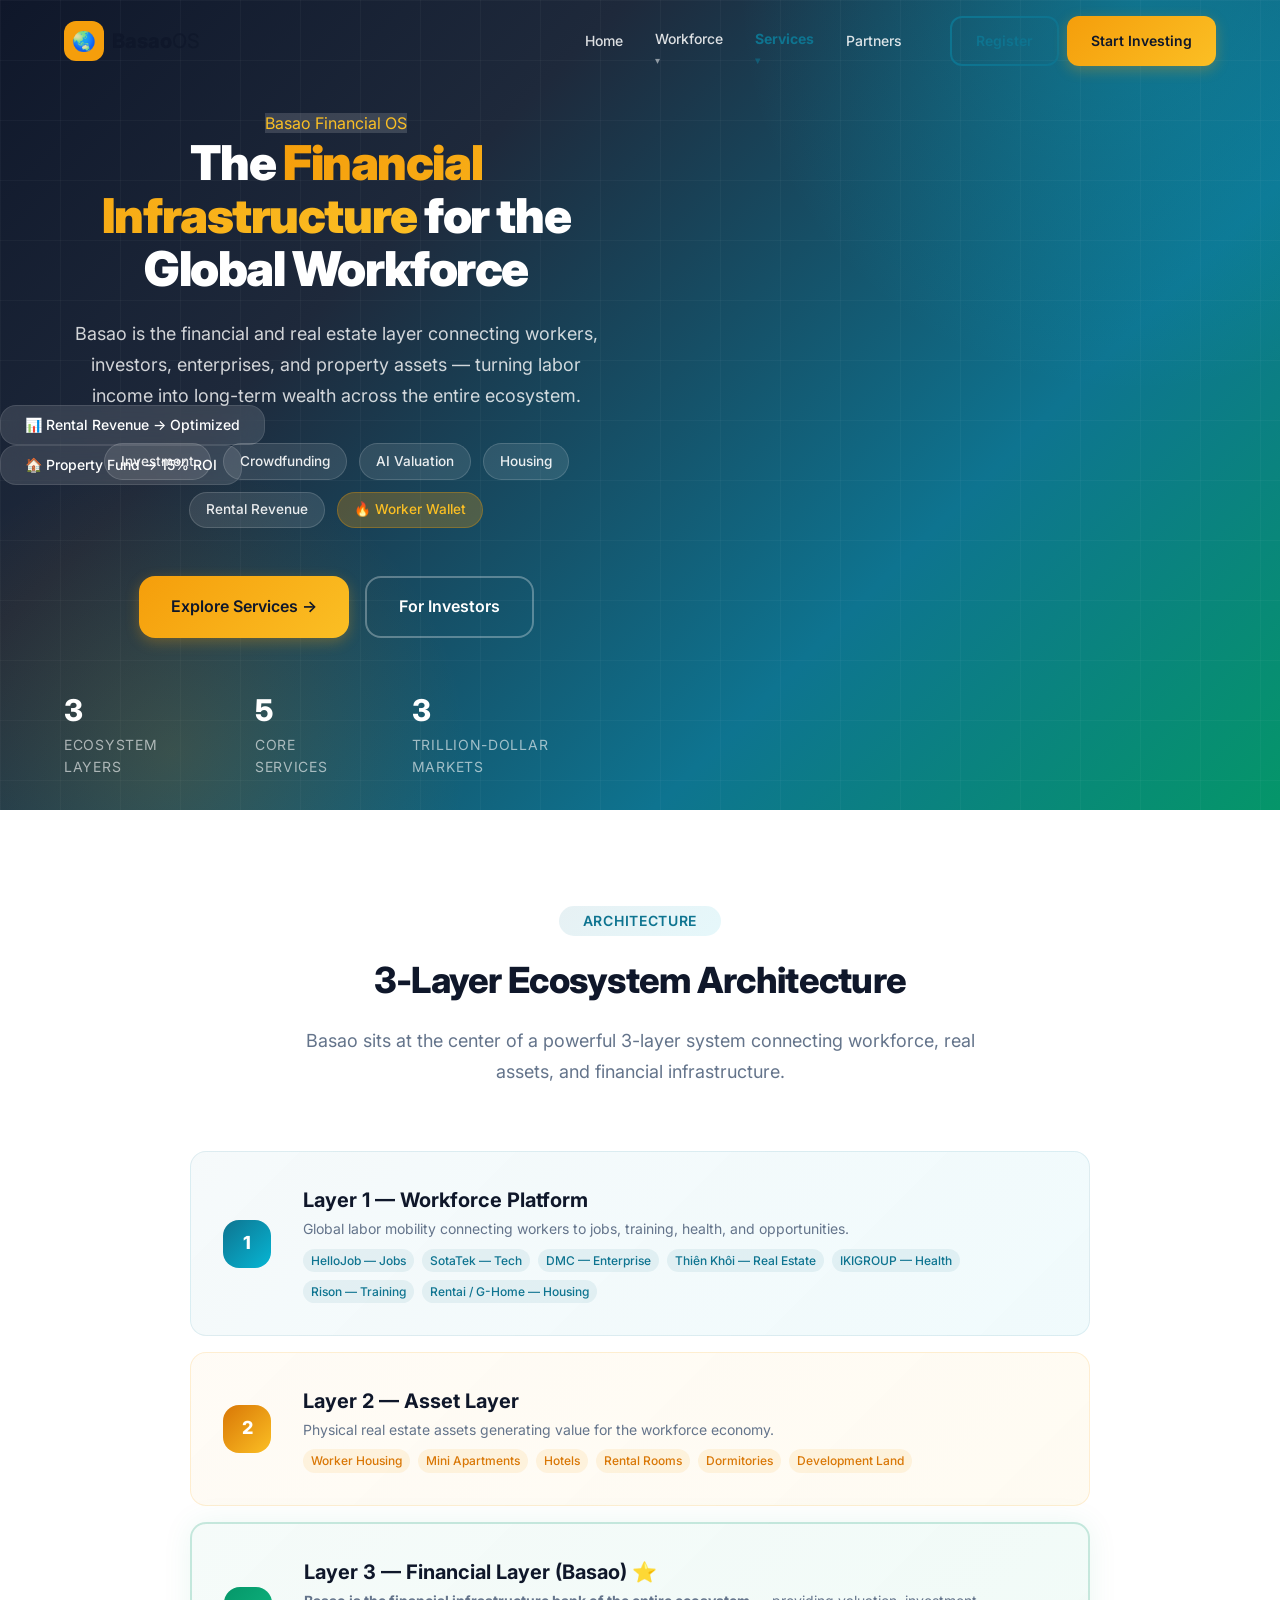
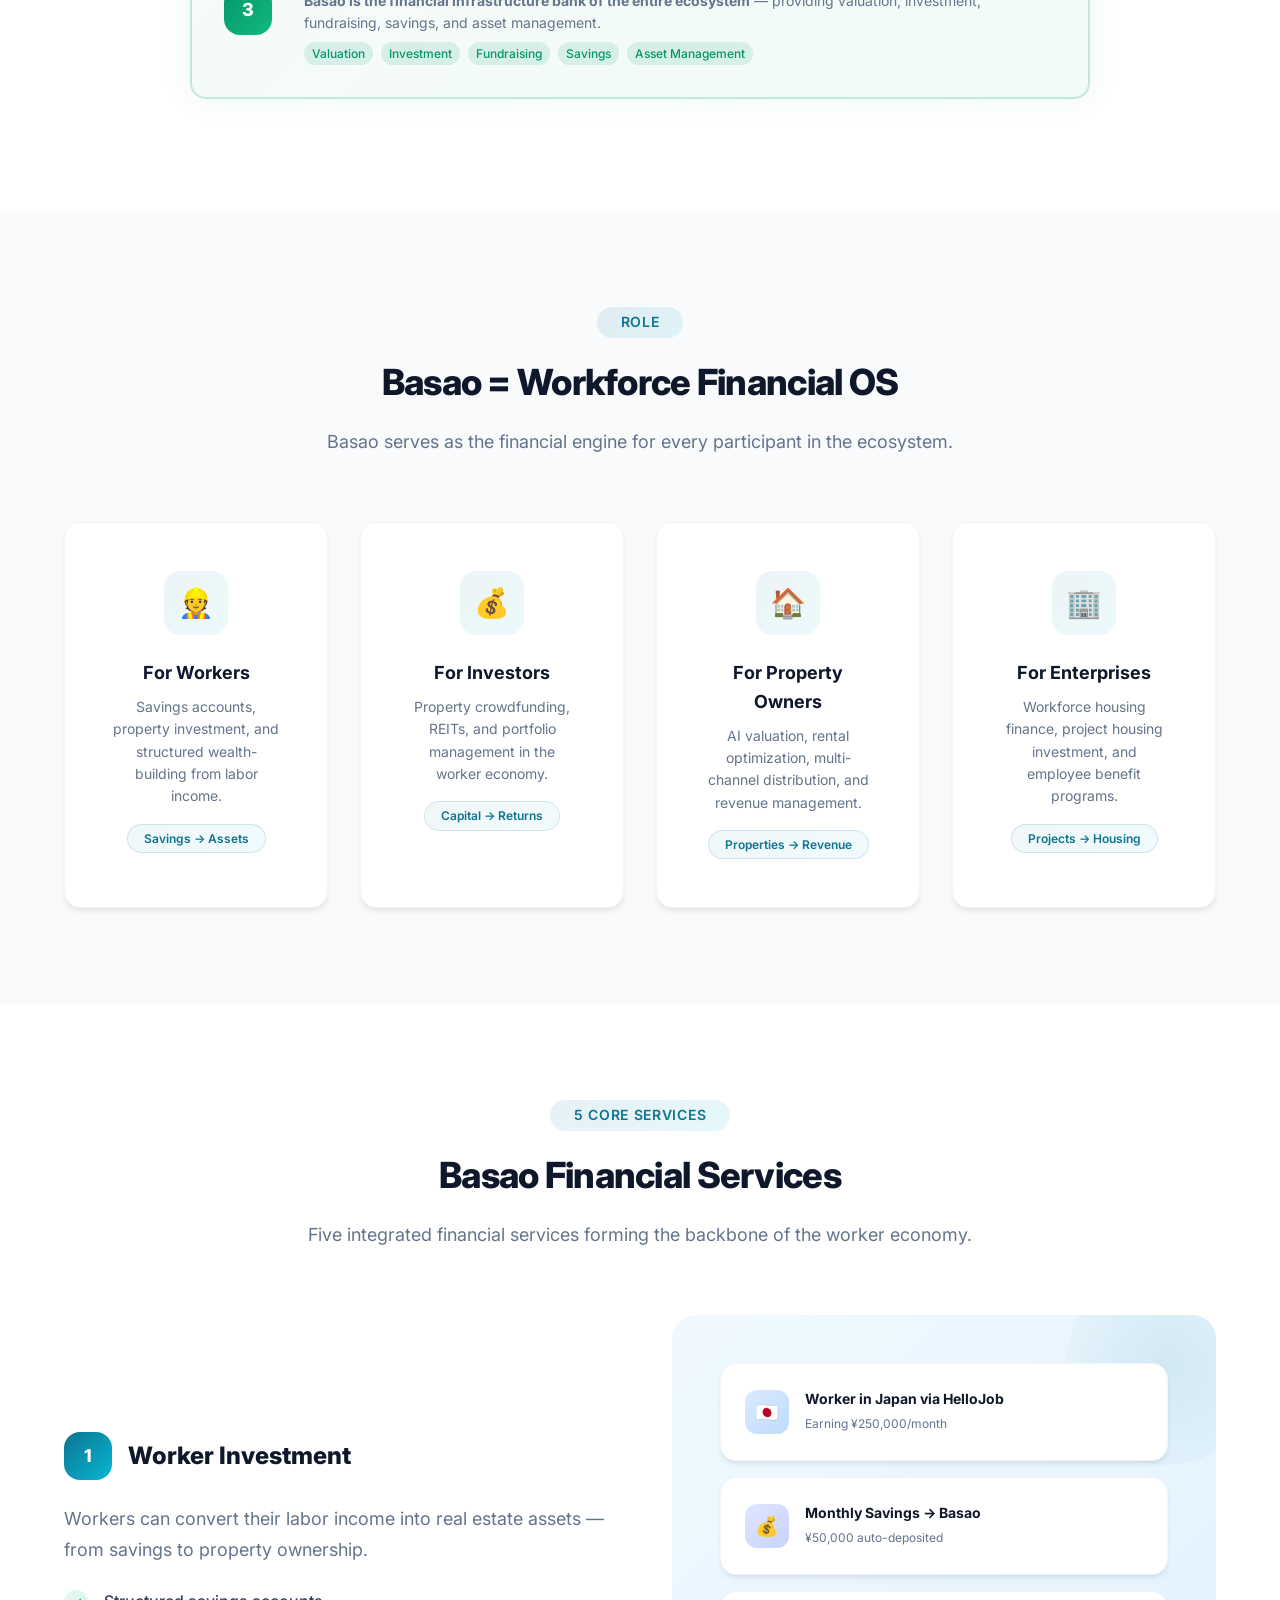
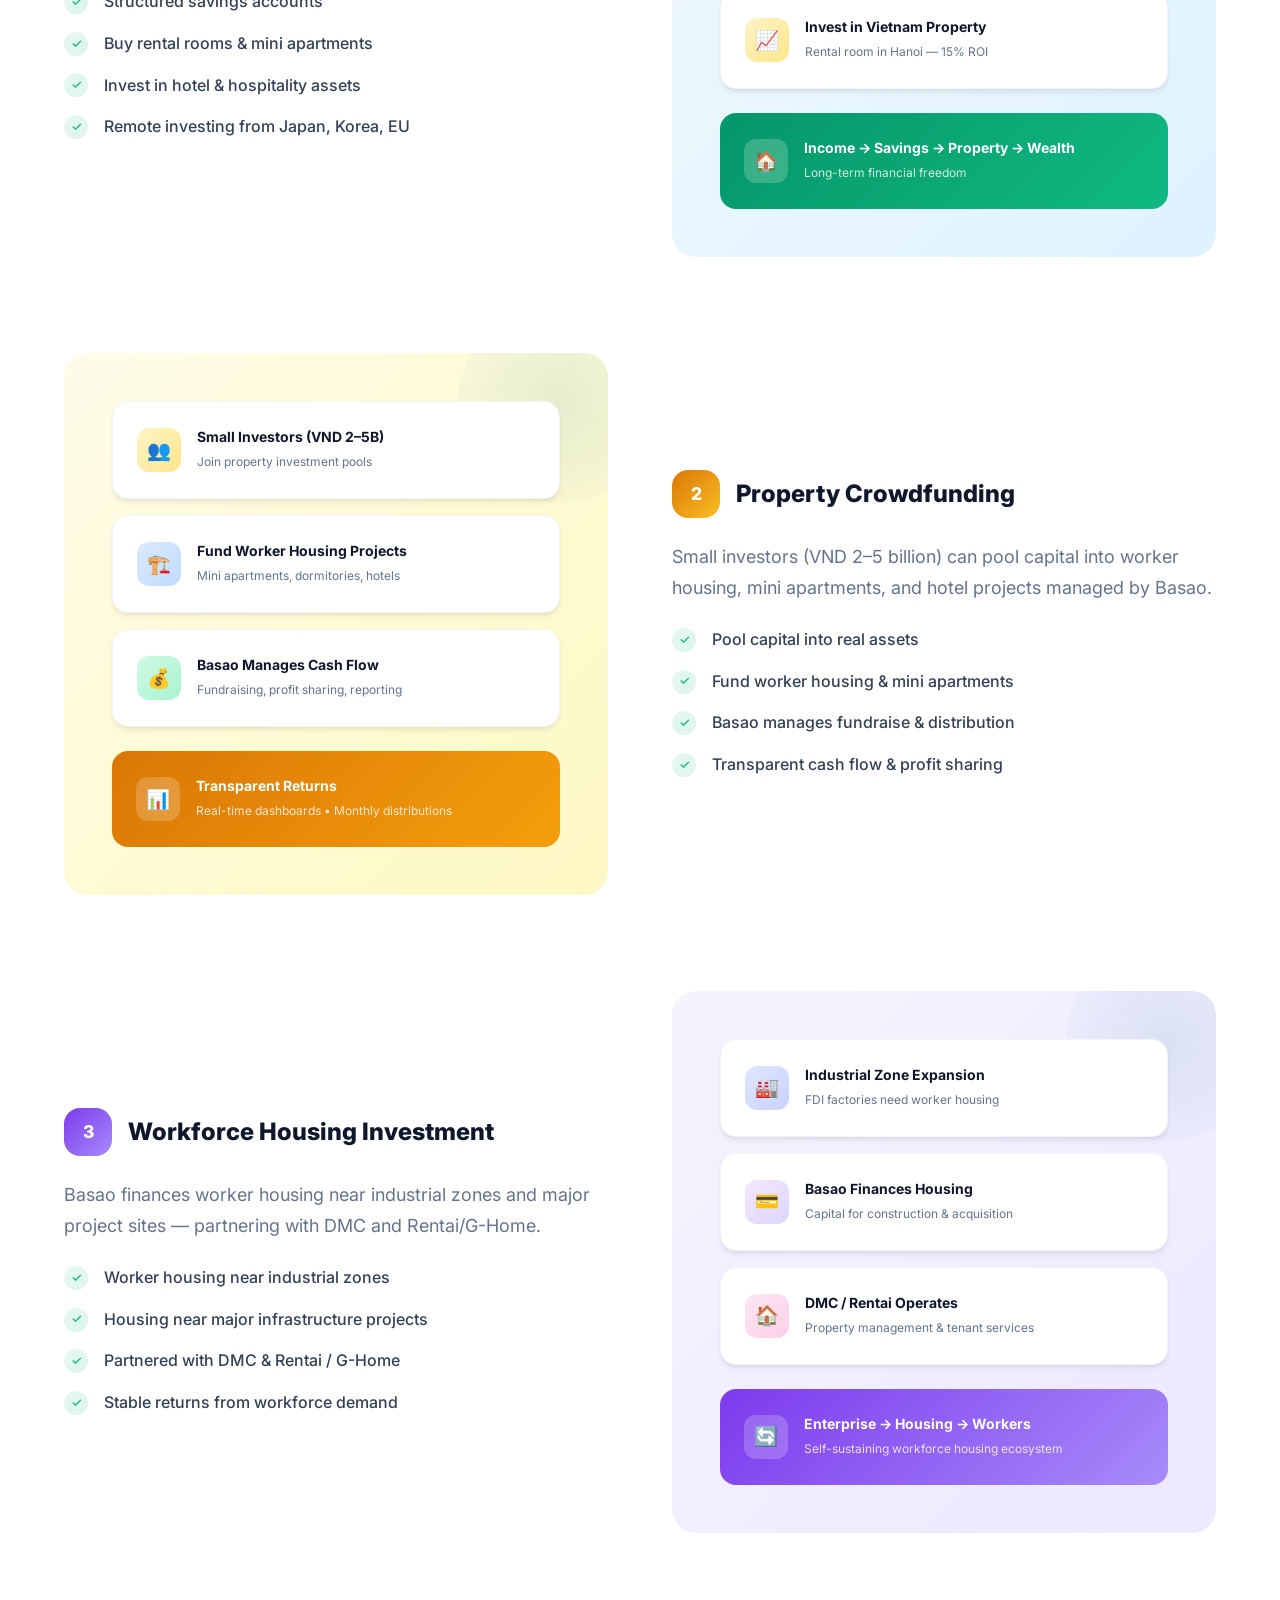
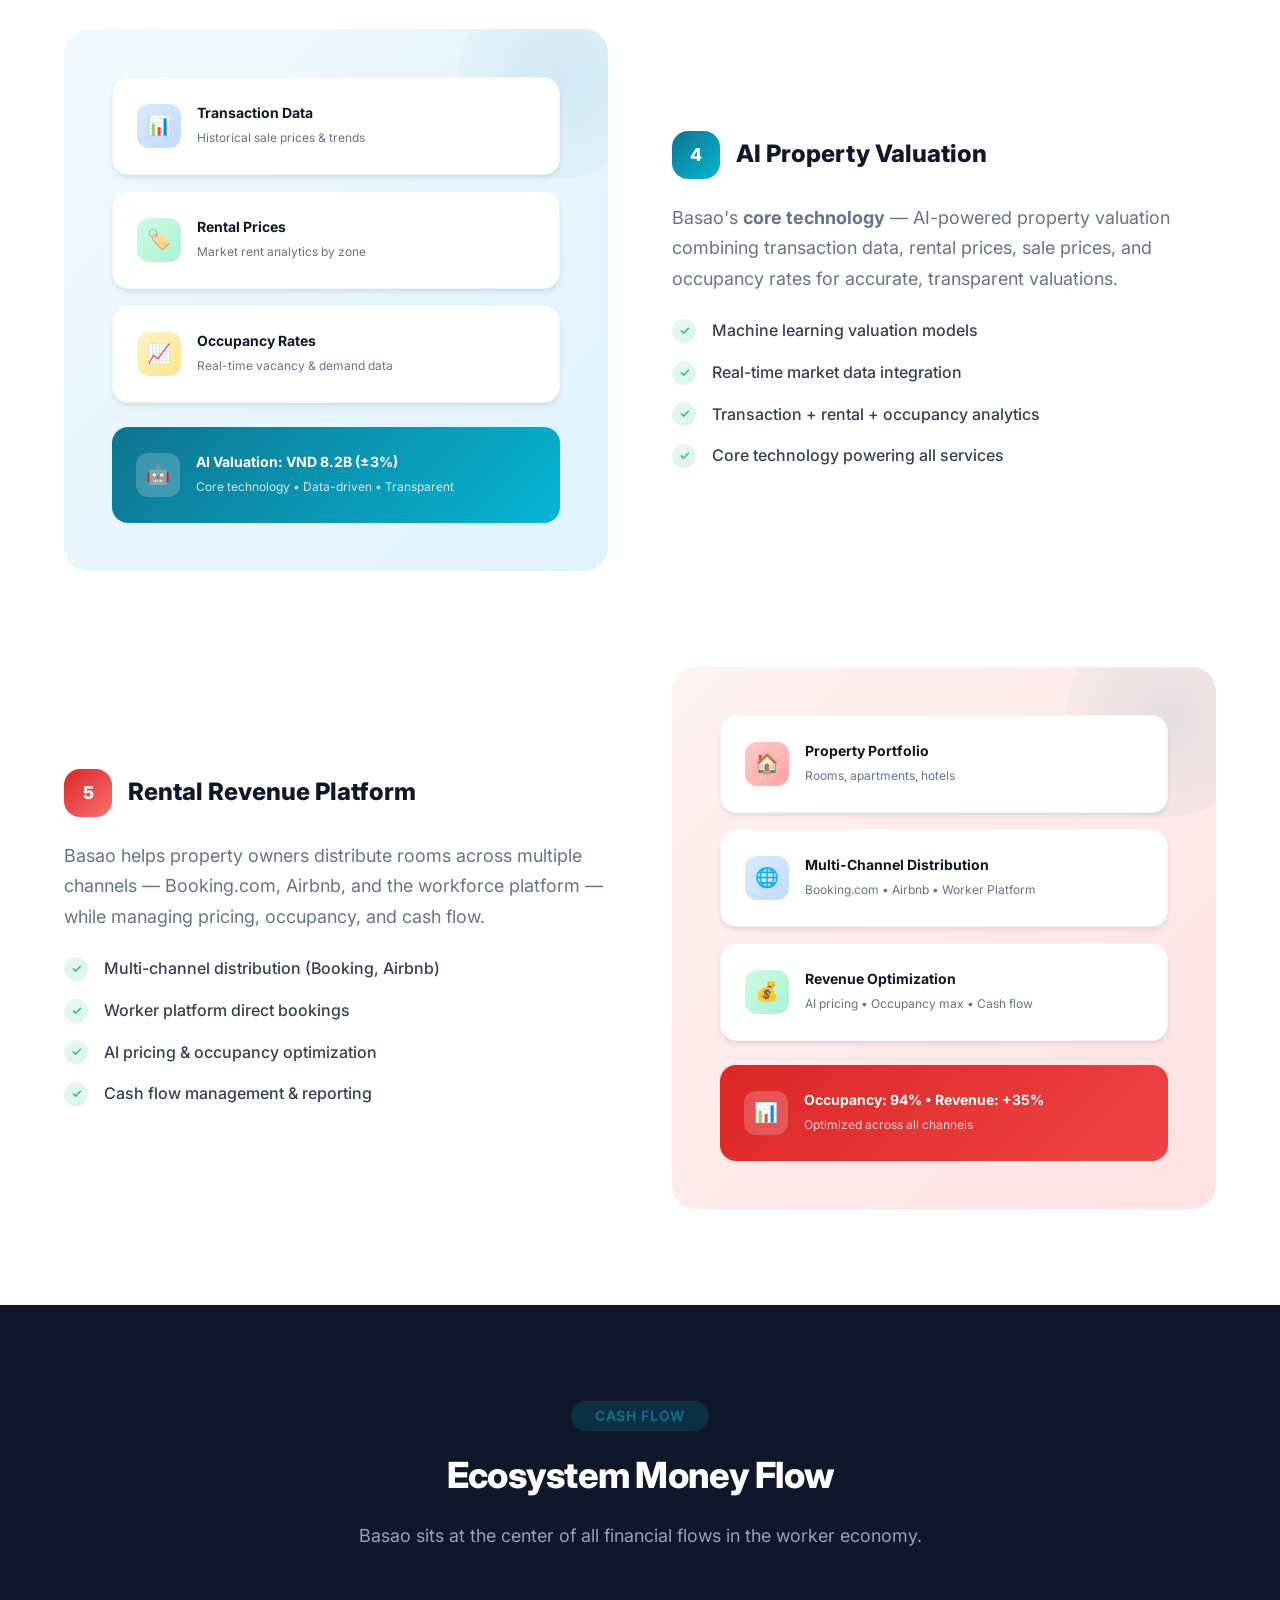
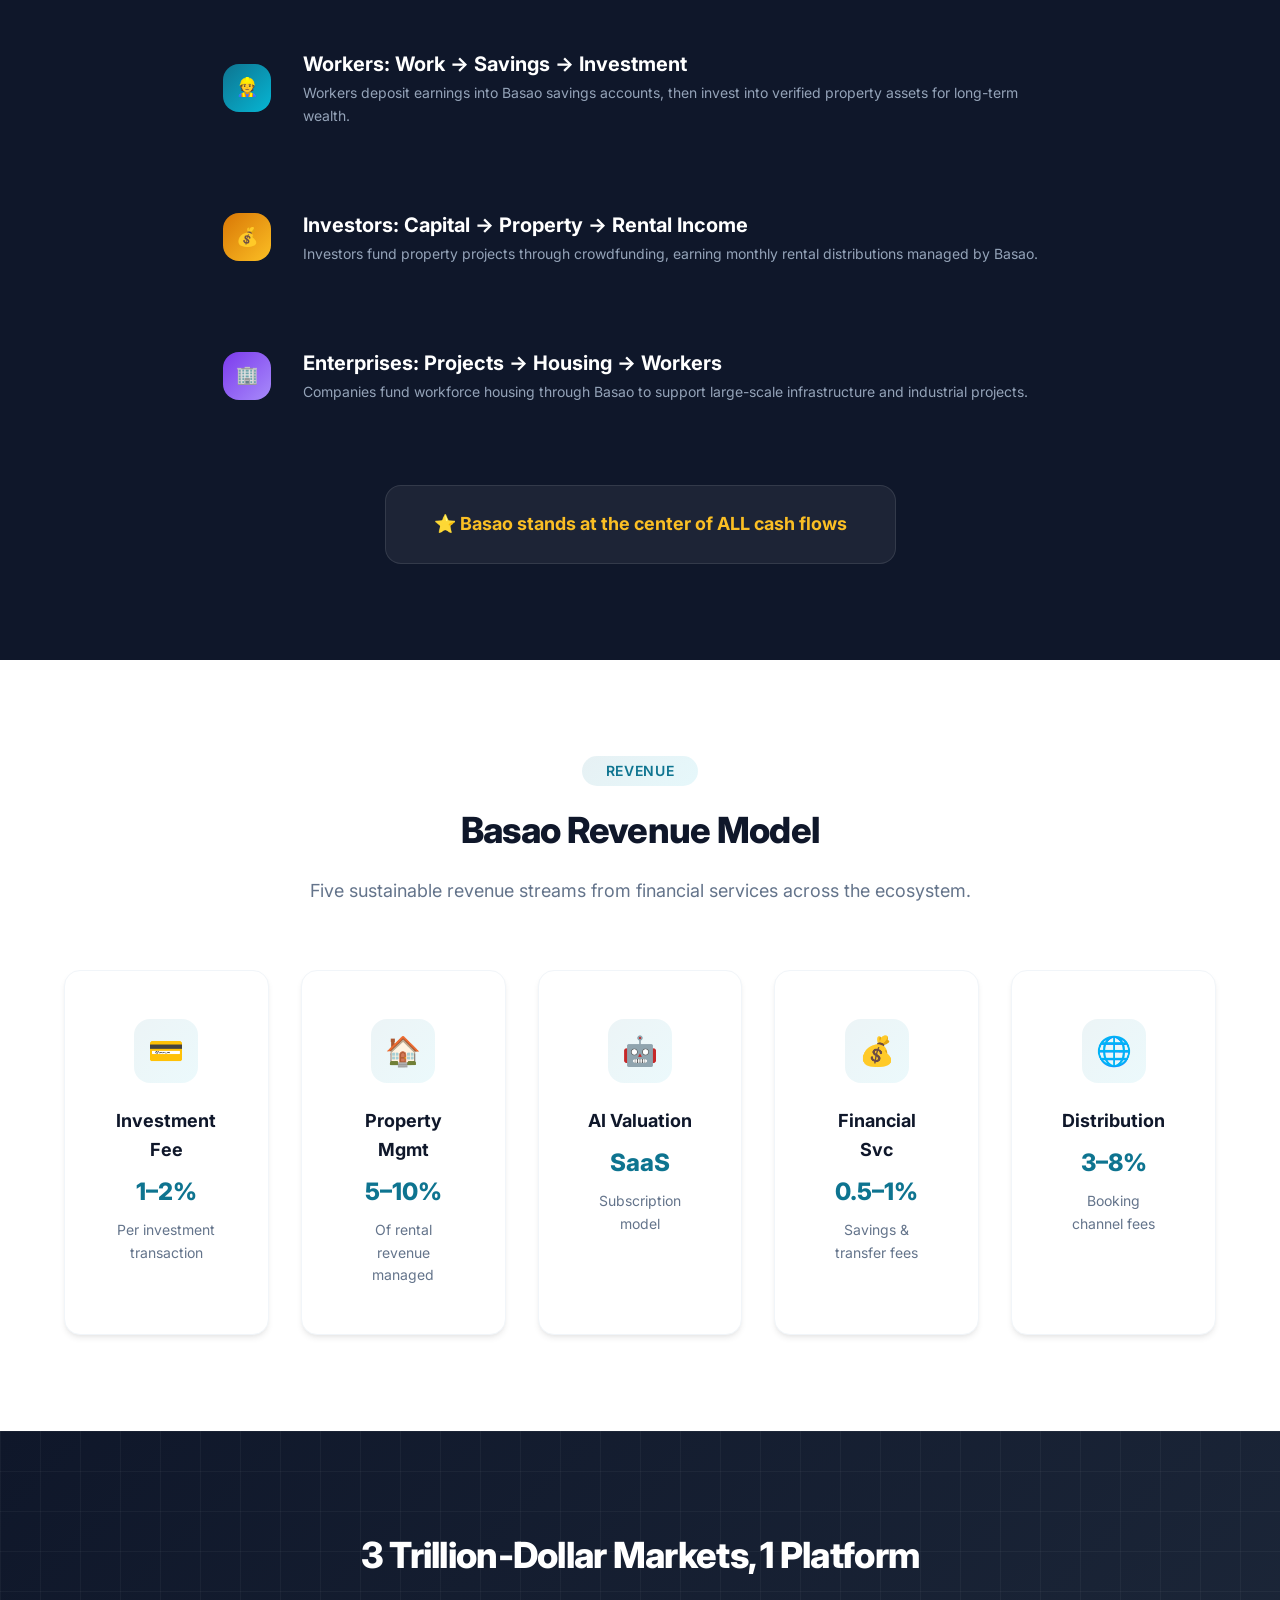
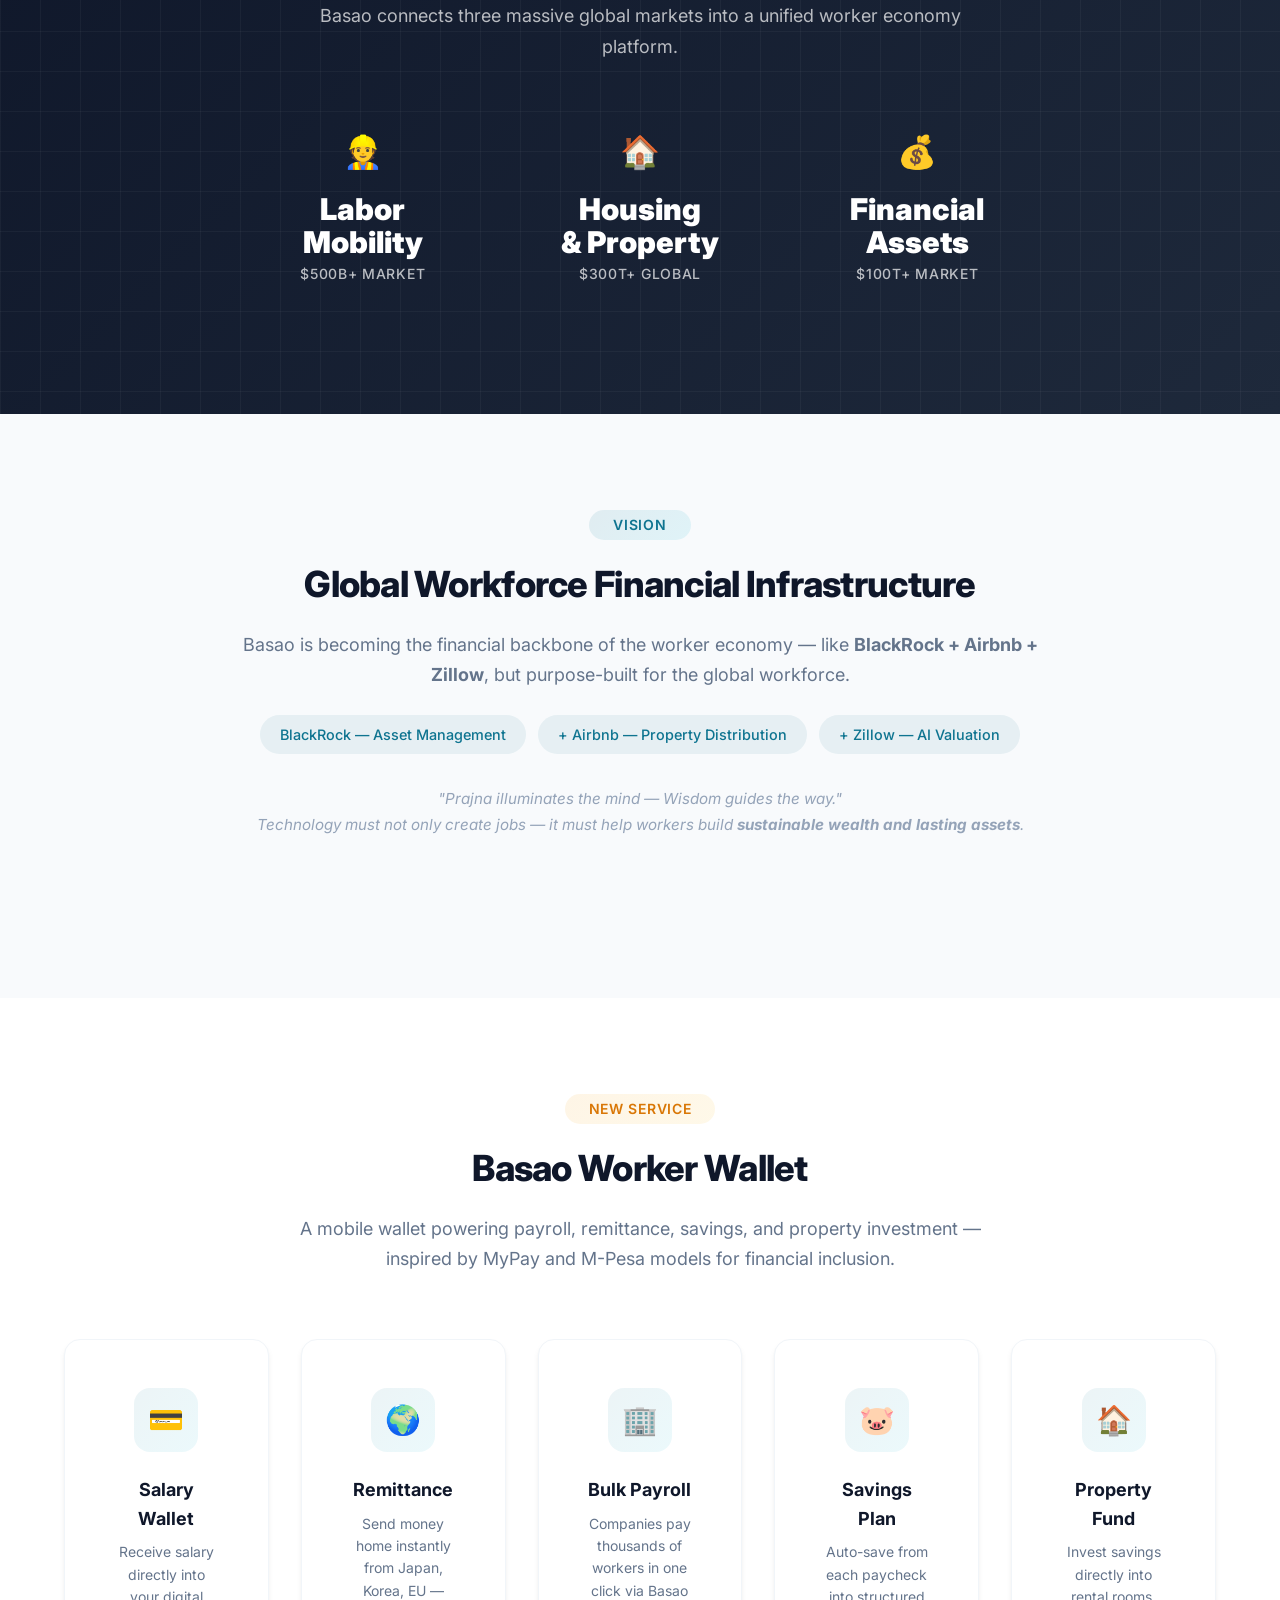
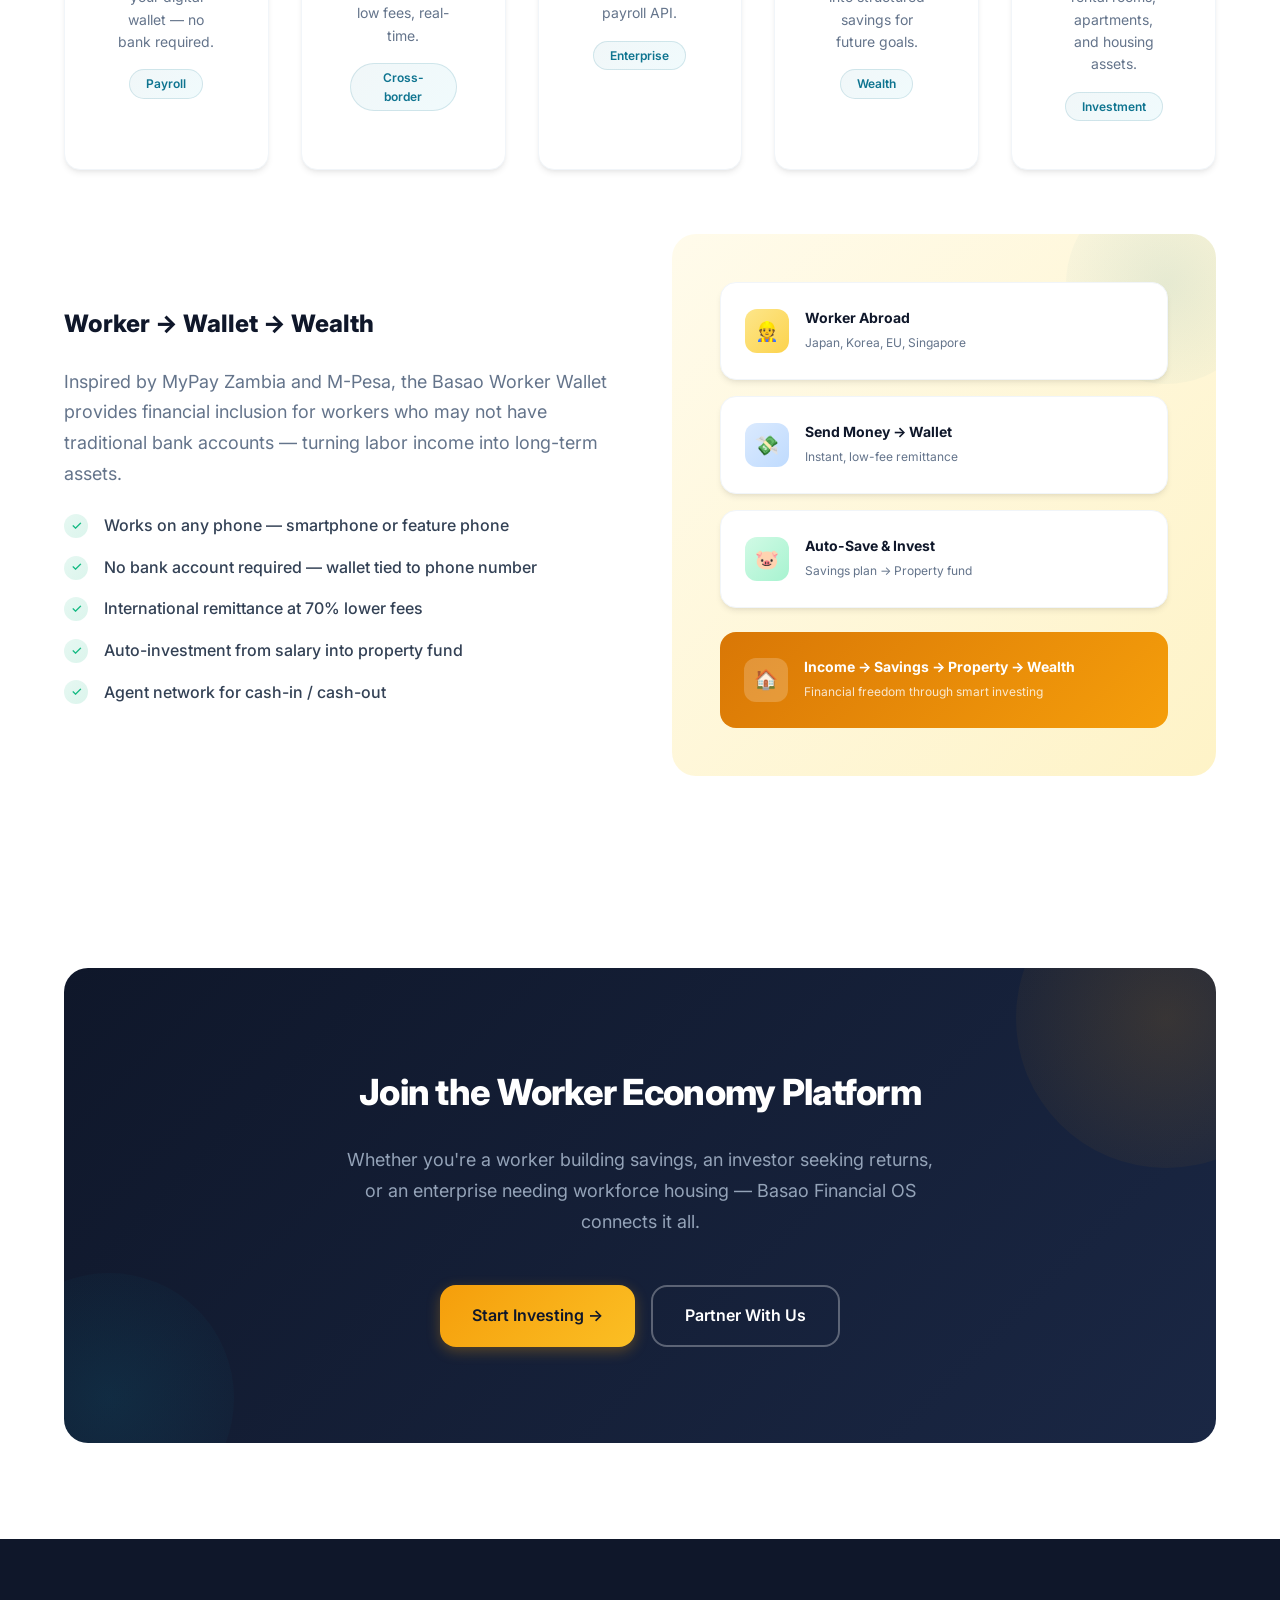
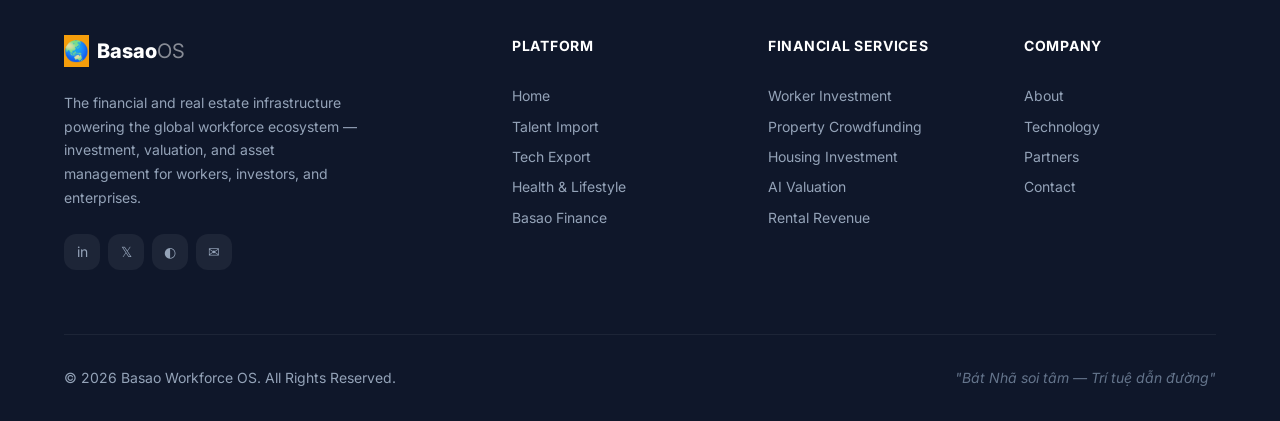
==== commit 13c8d59a: "feat: Add Rison training page, dropdown nav, Worker Wallet, MyPay-inspired finance, SotaLabs tools c" ====
--- a/basao-finance.html
+++ b/basao-finance.html
@@ -24,15 +24,26 @@
             <nav class="header-nav" id="headerNav">
                 <ul class="nav-links">
                     <li><a href="index.html">Home</a></li>
-                    <li><a href="talent-import.html">Talent Import</a></li>
-                    <li><a href="tech-export.html">Tech Export</a></li>
-                    <li><a href="worker-health.html">Health</a></li>
-                    <li><a href="basao-finance.html" style="color: var(--primary); font-weight: 700;">Basao Finance</a>
+                    <li class="nav-dropdown">
+                        <a href="#">Workforce</a>
+                        <div class="dropdown-menu">
+                            <a href="talent-import.html"><span class="dropdown-icon">🌍</span> Human Workforce Hub</a>
+                            <a href="tech-export.html"><span class="dropdown-icon">💻</span> Tech Talent Export</a>
+                            <a href="worker-training.html"><span class="dropdown-icon">🎓</span> Skills & Training</a>
+                        </div>
                     </li>
+                    <li class="nav-dropdown">
+                        <a href="#" style="color: var(--primary); font-weight: 700;">Services</a>
+                        <div class="dropdown-menu">
+                            <a href="worker-health.html"><span class="dropdown-icon">💪</span> Health & Lifestyle</a>
+                            <a href="basao-finance.html"><span class="dropdown-icon">💰</span> Basao Finance</a>
+                        </div>
+                    </li>
+                    <li><a href="index.html#partners">Partners</a></li>
                 </ul>
                 <div class="nav-actions">
-                    <a href="#cta" class="btn btn-outline"
-                        style="color: var(--primary); border-color: var(--primary);">Login</a>
+                    <a href="partner-register.html" class="btn btn-outline"
+                        style="color: var(--primary); border-color: var(--primary);">Register</a>
                     <a href="#cta" class="btn btn-accent">Start Investing</a>
                 </div>
             </nav>
@@ -76,6 +87,10 @@
                     <span class="tech-tag"
                         style="font-size: 0.85rem; padding: 0.4rem 1rem; background: rgba(255,255,255,0.1); color: rgba(255,255,255,0.9); border: 1px solid rgba(255,255,255,0.15);">Rental
                         Revenue</span>
+                    <span class="tech-tag"
+                        style="font-size: 0.85rem; padding: 0.4rem 1rem; background: rgba(245,158,11,0.25); color: #fbbf24; border: 1px solid rgba(245,158,11,0.3);">🔥
+                        Worker
+                        Wallet</span>
                 </div>
 
                 <div class="hero-actions" style="justify-content: center;">
@@ -126,6 +141,7 @@
                             <span class="tech-tag">DMC — Enterprise</span>
                             <span class="tech-tag">Thiên Khôi — Real Estate</span>
                             <span class="tech-tag">IKIGROUP — Health</span>
+                            <span class="tech-tag">Rison — Training</span>
                             <span class="tech-tag">Rentai / G-Home — Housing</span>
                         </div>
                     </div>
@@ -463,7 +479,8 @@
                     </div>
                     <p style="color: var(--gray-500); line-height: 1.7; margin-bottom: var(--space-lg);">Basao's
                         <strong>core technology</strong> — AI-powered property valuation combining transaction data,
-                        rental prices, sale prices, and occupancy rates for accurate, transparent valuations.</p>
+                        rental prices, sale prices, and occupancy rates for accurate, transparent valuations.
+                    </p>
                     <div class="passport-benefits">
                         <div class="passport-benefit"><span class="benefit-check">✓</span> Machine learning valuation
                             models</div>
@@ -675,7 +692,8 @@
                 <span class="section-badge">Vision</span>
                 <h2>Global Workforce Financial Infrastructure</h2>
                 <p style="margin-bottom: 1.5rem;">Basao is becoming the financial backbone of the worker economy — like
-                    <strong>BlackRock + Airbnb + Zillow</strong>, but purpose-built for the global workforce.</p>
+                    <strong>BlackRock + Airbnb + Zillow</strong>, but purpose-built for the global workforce.
+                </p>
                 <div
                     style="display: flex; justify-content: center; gap: 0.75rem; flex-wrap: wrap; margin-bottom: 2rem;">
                     <span class="tech-tag" style="font-size: 0.9rem; padding: 0.5rem 1.25rem;">BlackRock — Asset
@@ -687,7 +705,114 @@
                 </div>
                 <p style="font-style: italic; color: var(--gray-400); font-size: 0.95rem;">"Prajna illuminates the mind
                     — Wisdom guides the way."<br>Technology must not only create jobs — it must help workers build
-                    <strong>sustainable wealth and lasting assets</strong>.</p>
+                    <strong>sustainable wealth and lasting assets</strong>.
+                </p>
+            </div>
+        </div>
+    </section>
+
+    <!-- ========== WORKER WALLET (MyPay-inspired) ========== -->
+    <section class="section" id="wallet">
+        <div class="container">
+            <div class="section-header reveal">
+                <span class="section-badge"
+                    style="background: linear-gradient(135deg, rgba(245,158,11,0.1), rgba(251,191,36,0.1)); color: var(--accent-dark);">New
+                    Service</span>
+                <h2>Basao Worker Wallet</h2>
+                <p>A mobile wallet powering payroll, remittance, savings, and property investment — inspired by MyPay
+                    and M-Pesa models for financial inclusion.</p>
+            </div>
+
+            <div class="flow-grid stagger-children" style="grid-template-columns: repeat(5, 1fr);">
+                <div class="flow-card">
+                    <div class="flow-icon">💳</div>
+                    <h3>Salary Wallet</h3>
+                    <p>Receive salary directly into your digital wallet — no bank required.</p>
+                    <span class="partner-tag">Payroll</span>
+                </div>
+                <div class="flow-card">
+                    <div class="flow-icon">🌍</div>
+                    <h3>Remittance</h3>
+                    <p>Send money home instantly from Japan, Korea, EU — low fees, real-time.</p>
+                    <span class="partner-tag">Cross-border</span>
+                </div>
+                <div class="flow-card">
+                    <div class="flow-icon">🏢</div>
+                    <h3>Bulk Payroll</h3>
+                    <p>Companies pay thousands of workers in one click via Basao payroll API.</p>
+                    <span class="partner-tag">Enterprise</span>
+                </div>
+                <div class="flow-card">
+                    <div class="flow-icon">🐷</div>
+                    <h3>Savings Plan</h3>
+                    <p>Auto-save from each paycheck into structured savings for future goals.</p>
+                    <span class="partner-tag">Wealth</span>
+                </div>
+                <div class="flow-card">
+                    <div class="flow-icon">🏠</div>
+                    <h3>Property Fund</h3>
+                    <p>Invest savings directly into rental rooms, apartments, and housing assets.</p>
+                    <span class="partner-tag">Investment</span>
+                </div>
+            </div>
+
+            <!-- Wallet Flow Diagram -->
+            <div class="ai-content reveal" style="margin-top: var(--space-3xl);">
+                <div class="ai-text">
+                    <h3
+                        style="font-size: var(--font-size-2xl); font-weight: 800; color: var(--gray-900); margin-bottom: var(--space-lg);">
+                        Worker → Wallet → Wealth</h3>
+                    <p style="color: var(--gray-500); line-height: 1.7; margin-bottom: var(--space-lg);">Inspired by
+                        MyPay Zambia and M-Pesa, the Basao Worker Wallet provides financial inclusion for workers who
+                        may not have traditional bank accounts — turning labor income into long-term assets.</p>
+                    <div class="passport-benefits">
+                        <div class="passport-benefit"><span class="benefit-check">✓</span> Works on any phone —
+                            smartphone or feature phone</div>
+                        <div class="passport-benefit"><span class="benefit-check">✓</span> No bank account required —
+                            wallet tied to phone number</div>
+                        <div class="passport-benefit"><span class="benefit-check">✓</span> International remittance at
+                            70% lower fees</div>
+                        <div class="passport-benefit"><span class="benefit-check">✓</span> Auto-investment from salary
+                            into property fund</div>
+                        <div class="passport-benefit"><span class="benefit-check">✓</span> Agent network for cash-in /
+                            cash-out</div>
+                    </div>
+                </div>
+                <div class="ai-visual">
+                    <div class="ai-diagram" style="background: linear-gradient(135deg, #fffbeb, #fef3c7);">
+                        <div class="ai-node">
+                            <div class="ai-node-icon" style="background: linear-gradient(135deg, #fde68a, #fcd34d);">👷
+                            </div>
+                            <div class="ai-node-text">
+                                <h5>Worker Abroad</h5>
+                                <span>Japan, Korea, EU, Singapore</span>
+                            </div>
+                        </div>
+                        <div class="ai-node">
+                            <div class="ai-node-icon" style="background: linear-gradient(135deg, #dbeafe, #bfdbfe);">💸
+                            </div>
+                            <div class="ai-node-text">
+                                <h5>Send Money → Wallet</h5>
+                                <span>Instant, low-fee remittance</span>
+                            </div>
+                        </div>
+                        <div class="ai-node">
+                            <div class="ai-node-icon" style="background: linear-gradient(135deg, #d1fae5, #a7f3d0);">🐷
+                            </div>
+                            <div class="ai-node-text">
+                                <h5>Auto-Save & Invest</h5>
+                                <span>Savings plan → Property fund</span>
+                            </div>
+                        </div>
+                        <div class="ai-match-result" style="background: linear-gradient(135deg, #d97706, #f59e0b);">
+                            <div class="match-icon">🏠</div>
+                            <div>
+                                <h5>Income → Savings → Property → Wealth</h5>
+                                <span>Financial freedom through smart investing</span>
+                            </div>
+                        </div>
+                    </div>
+                </div>
             </div>
         </div>
     </section>
@@ -700,8 +825,8 @@
                 <p>Whether you're a worker building savings, an investor seeking returns, or an enterprise needing
                     workforce housing — Basao Financial OS connects it all.</p>
                 <div class="cta-actions">
-                    <a href="#" class="btn btn-accent btn-lg">Start Investing →</a>
-                    <a href="#" class="btn btn-outline btn-lg">Partner With Us</a>
+                    <a href="partner-register.html" class="btn btn-accent btn-lg">Start Investing →</a>
+                    <a href="partner-register.html" class="btn btn-outline btn-lg">Partner With Us</a>
                 </div>
             </div>
         </div>
--- a/styles.css
+++ b/styles.css
@@ -123,7 +123,8 @@
   transition: color var(--transition-fast);
 }
 
-ul, ol {
+ul,
+ol {
   list-style: none;
 }
 
@@ -167,7 +168,7 @@
 
 .section-header .section-badge {
   display: inline-block;
-  background: linear-gradient(135deg, rgba(14,116,144,0.1) 0%, rgba(6,182,212,0.1) 100%);
+  background: linear-gradient(135deg, rgba(14, 116, 144, 0.1) 0%, rgba(6, 182, 212, 0.1) 100%);
   color: var(--primary);
   font-size: var(--font-size-sm);
   font-weight: 600;
@@ -367,6 +368,86 @@
   background: rgba(14, 116, 144, 0.05);
 }
 
+/* Dropdown Navigation */
+.nav-dropdown {
+  position: relative;
+}
+
+.nav-dropdown>a {
+  display: flex;
+  align-items: center;
+  gap: 4px;
+}
+
+.nav-dropdown>a::after {
+  content: '▾';
+  font-size: 0.65rem;
+  opacity: 0.6;
+  transition: transform var(--transition-fast);
+}
+
+.nav-dropdown:hover>a::after {
+  transform: rotate(180deg);
+}
+
+.nav-dropdown .dropdown-menu {
+  position: absolute;
+  top: calc(100% + 12px);
+  left: 50%;
+  transform: translateX(-50%);
+  min-width: 220px;
+  background: var(--white);
+  border-radius: var(--radius-xl);
+  box-shadow: var(--shadow-xl);
+  border: 1px solid var(--gray-100);
+  padding: var(--space-sm);
+  opacity: 0;
+  visibility: hidden;
+  transform: translateX(-50%) translateY(8px);
+  transition: all var(--transition-base);
+  z-index: 1100;
+}
+
+.nav-dropdown:hover .dropdown-menu {
+  opacity: 1;
+  visibility: visible;
+  transform: translateX(-50%) translateY(0);
+}
+
+.dropdown-menu a {
+  display: flex;
+  align-items: center;
+  gap: var(--space-sm);
+  padding: 0.6rem 1rem;
+  border-radius: var(--radius-lg);
+  font-size: var(--font-size-sm);
+  font-weight: 500;
+  color: var(--gray-600) !important;
+  transition: all var(--transition-fast);
+  white-space: nowrap;
+}
+
+.dropdown-menu a::after {
+  display: none !important;
+}
+
+.dropdown-menu a:hover {
+  background: rgba(14, 116, 144, 0.06);
+  color: var(--primary) !important;
+}
+
+.dropdown-menu .dropdown-icon {
+  font-size: 1.1rem;
+  width: 28px;
+  text-align: center;
+}
+
+.dropdown-menu .dropdown-divider {
+  height: 1px;
+  background: var(--gray-100);
+  margin: var(--space-xs) var(--space-sm);
+}
+
 /* Hamburger */
 .hamburger {
   display: none;
@@ -440,8 +521,15 @@
 }
 
 @keyframes float {
-  0%, 100% { transform: translateY(0) rotate(0deg); }
-  50% { transform: translateY(-40px) rotate(5deg); }
+
+  0%,
+  100% {
+    transform: translateY(0) rotate(0deg);
+  }
+
+  50% {
+    transform: translateY(-40px) rotate(5deg);
+  }
 }
 
 /* Animated grid pattern */
@@ -449,15 +537,20 @@
   position: absolute;
   inset: 0;
   background-image:
-    linear-gradient(rgba(255,255,255,0.03) 1px, transparent 1px),
-    linear-gradient(90deg, rgba(255,255,255,0.03) 1px, transparent 1px);
+    linear-gradient(rgba(255, 255, 255, 0.03) 1px, transparent 1px),
+    linear-gradient(90deg, rgba(255, 255, 255, 0.03) 1px, transparent 1px);
   background-size: 60px 60px;
   animation: gridMove 20s linear infinite;
 }
 
 @keyframes gridMove {
-  0% { transform: translate(0, 0); }
-  100% { transform: translate(60px, 60px); }
+  0% {
+    transform: translate(0, 0);
+  }
+
+  100% {
+    transform: translate(60px, 60px);
+  }
 }
 
 .hero .container {
@@ -620,14 +713,40 @@
   white-space: nowrap;
 }
 
-.floating-badge:nth-child(1) { top: 15%; right: 5%; animation-delay: 0s; }
-.floating-badge:nth-child(2) { top: 35%; left: 3%; animation-delay: 1.5s; }
-.floating-badge:nth-child(3) { bottom: 25%; right: 8%; animation-delay: 3s; }
-.floating-badge:nth-child(4) { bottom: 10%; left: 5%; animation-delay: 4.5s; }
+.floating-badge:nth-child(1) {
+  top: 15%;
+  right: 5%;
+  animation-delay: 0s;
+}
+
+.floating-badge:nth-child(2) {
+  top: 35%;
+  left: 3%;
+  animation-delay: 1.5s;
+}
+
+.floating-badge:nth-child(3) {
+  bottom: 25%;
+  right: 8%;
+  animation-delay: 3s;
+}
+
+.floating-badge:nth-child(4) {
+  bottom: 10%;
+  left: 5%;
+  animation-delay: 4.5s;
+}
 
 @keyframes floatBadge {
-  0%, 100% { transform: translateY(0); }
-  50% { transform: translateY(-15px); }
+
+  0%,
+  100% {
+    transform: translateY(0);
+  }
+
+  50% {
+    transform: translateY(-15px);
+  }
 }
 
 /* --- How It Works (Flow) --- */
@@ -675,7 +794,7 @@
 .flow-card .flow-icon {
   width: 64px;
   height: 64px;
-  background: linear-gradient(135deg, rgba(14,116,144,0.08), rgba(6,182,212,0.08));
+  background: linear-gradient(135deg, rgba(14, 116, 144, 0.08), rgba(6, 182, 212, 0.08));
   border-radius: var(--radius-xl);
   margin: 0 auto var(--space-lg);
   display: flex;
@@ -701,7 +820,7 @@
   display: inline-block;
   margin-top: var(--space-md);
   padding: var(--space-xs) var(--space-md);
-  background: linear-gradient(135deg, rgba(14,116,144,0.06), rgba(6,182,212,0.06));
+  background: linear-gradient(135deg, rgba(14, 116, 144, 0.06), rgba(6, 182, 212, 0.06));
   border: 1px solid rgba(14, 116, 144, 0.15);
   border-radius: var(--radius-full);
   font-size: var(--font-size-xs);
@@ -906,11 +1025,25 @@
   font-size: 1.2rem;
 }
 
-.ai-node-icon.worker { background: linear-gradient(135deg, #dbeafe, #bfdbfe); }
-.ai-node-icon.job { background: linear-gradient(135deg, #d1fae5, #a7f3d0); }
-.ai-node-icon.country { background: linear-gradient(135deg, #fef3c7, #fde68a); }
-.ai-node-icon.salary { background: linear-gradient(135deg, #e0e7ff, #c7d2fe); }
-.ai-node-icon.visa { background: linear-gradient(135deg, #fce7f3, #fbcfe8); }
+.ai-node-icon.worker {
+  background: linear-gradient(135deg, #dbeafe, #bfdbfe);
+}
+
+.ai-node-icon.job {
+  background: linear-gradient(135deg, #d1fae5, #a7f3d0);
+}
+
+.ai-node-icon.country {
+  background: linear-gradient(135deg, #fef3c7, #fde68a);
+}
+
+.ai-node-icon.salary {
+  background: linear-gradient(135deg, #e0e7ff, #c7d2fe);
+}
+
+.ai-node-icon.visa {
+  background: linear-gradient(135deg, #fce7f3, #fbcfe8);
+}
 
 .ai-node-text h5 {
   font-size: var(--font-size-sm);
@@ -1201,12 +1334,35 @@
   font-weight: 800;
 }
 
-.partner-logo.hellojob { background: linear-gradient(135deg, #dbeafe, #bfdbfe); color: #2563eb; }
-.partner-logo.sotatek { background: linear-gradient(135deg, #d1fae5, #a7f3d0); color: #059669; }
-.partner-logo.ikigroup { background: linear-gradient(135deg, #fef3c7, #fde68a); color: #d97706; }
-.partner-logo.thienkhoi { background: linear-gradient(135deg, #fce7f3, #fbcfe8); color: #db2777; }
-.partner-logo.basao { background: linear-gradient(135deg, #e0e7ff, #c7d2fe); color: #4f46e5; }
-.partner-logo.dmc { background: linear-gradient(135deg, #f3e8ff, #ddd6fe); color: #7c3aed; }
+.partner-logo.hellojob {
+  background: linear-gradient(135deg, #dbeafe, #bfdbfe);
+  color: #2563eb;
+}
+
+.partner-logo.sotatek {
+  background: linear-gradient(135deg, #d1fae5, #a7f3d0);
+  color: #059669;
+}
+
+.partner-logo.ikigroup {
+  background: linear-gradient(135deg, #fef3c7, #fde68a);
+  color: #d97706;
+}
+
+.partner-logo.thienkhoi {
+  background: linear-gradient(135deg, #fce7f3, #fbcfe8);
+  color: #db2777;
+}
+
+.partner-logo.basao {
+  background: linear-gradient(135deg, #e0e7ff, #c7d2fe);
+  color: #4f46e5;
+}
+
+.partner-logo.dmc {
+  background: linear-gradient(135deg, #f3e8ff, #ddd6fe);
+  color: #7c3aed;
+}
 
 .partner-card h3 {
   font-size: var(--font-size-lg);
@@ -1266,10 +1422,21 @@
   color: var(--white);
 }
 
-.tech-layer:nth-child(1) .tech-layer-number { background: linear-gradient(135deg, #0e7490, #06b6d4); }
-.tech-layer:nth-child(2) .tech-layer-number { background: linear-gradient(135deg, #7c3aed, #a78bfa); }
-.tech-layer:nth-child(3) .tech-layer-number { background: linear-gradient(135deg, #059669, #34d399); }
-.tech-layer:nth-child(4) .tech-layer-number { background: linear-gradient(135deg, #d97706, #fbbf24); }
+.tech-layer:nth-child(1) .tech-layer-number {
+  background: linear-gradient(135deg, #0e7490, #06b6d4);
+}
+
+.tech-layer:nth-child(2) .tech-layer-number {
+  background: linear-gradient(135deg, #7c3aed, #a78bfa);
+}
+
+.tech-layer:nth-child(3) .tech-layer-number {
+  background: linear-gradient(135deg, #059669, #34d399);
+}
+
+.tech-layer:nth-child(4) .tech-layer-number {
+  background: linear-gradient(135deg, #d97706, #fbbf24);
+}
 
 .tech-layer-content h3 {
   font-size: var(--font-size-xl);
@@ -1324,8 +1491,8 @@
   position: absolute;
   inset: 0;
   background-image:
-    linear-gradient(rgba(255,255,255,0.04) 1px, transparent 1px),
-    linear-gradient(90deg, rgba(255,255,255,0.04) 1px, transparent 1px);
+    linear-gradient(rgba(255, 255, 255, 0.04) 1px, transparent 1px),
+    linear-gradient(90deg, rgba(255, 255, 255, 0.04) 1px, transparent 1px);
   background-size: 40px 40px;
 }
 
@@ -1556,18 +1723,47 @@
 }
 
 /* Stagger children */
-.stagger-children > * {
+.stagger-children>* {
   opacity: 0;
   transform: translateY(20px);
   transition: opacity 0.5s ease, transform 0.5s ease;
 }
 
-.stagger-children.visible > *:nth-child(1) { transition-delay: 0s; opacity: 1; transform: translateY(0); }
-.stagger-children.visible > *:nth-child(2) { transition-delay: 0.1s; opacity: 1; transform: translateY(0); }
-.stagger-children.visible > *:nth-child(3) { transition-delay: 0.2s; opacity: 1; transform: translateY(0); }
-.stagger-children.visible > *:nth-child(4) { transition-delay: 0.3s; opacity: 1; transform: translateY(0); }
-.stagger-children.visible > *:nth-child(5) { transition-delay: 0.4s; opacity: 1; transform: translateY(0); }
-.stagger-children.visible > *:nth-child(6) { transition-delay: 0.5s; opacity: 1; transform: translateY(0); }
+.stagger-children.visible>*:nth-child(1) {
+  transition-delay: 0s;
+  opacity: 1;
+  transform: translateY(0);
+}
+
+.stagger-children.visible>*:nth-child(2) {
+  transition-delay: 0.1s;
+  opacity: 1;
+  transform: translateY(0);
+}
+
+.stagger-children.visible>*:nth-child(3) {
+  transition-delay: 0.2s;
+  opacity: 1;
+  transform: translateY(0);
+}
+
+.stagger-children.visible>*:nth-child(4) {
+  transition-delay: 0.3s;
+  opacity: 1;
+  transform: translateY(0);
+}
+
+.stagger-children.visible>*:nth-child(5) {
+  transition-delay: 0.4s;
+  opacity: 1;
+  transform: translateY(0);
+}
+
+.stagger-children.visible>*:nth-child(6) {
+  transition-delay: 0.5s;
+  opacity: 1;
+  transform: translateY(0);
+}
 
 /* --- Responsive --- */
 @media (max-width: 1024px) {
@@ -1725,4 +1921,4 @@
   .stats-grid {
     grid-template-columns: 1fr;
   }
-}
+}
